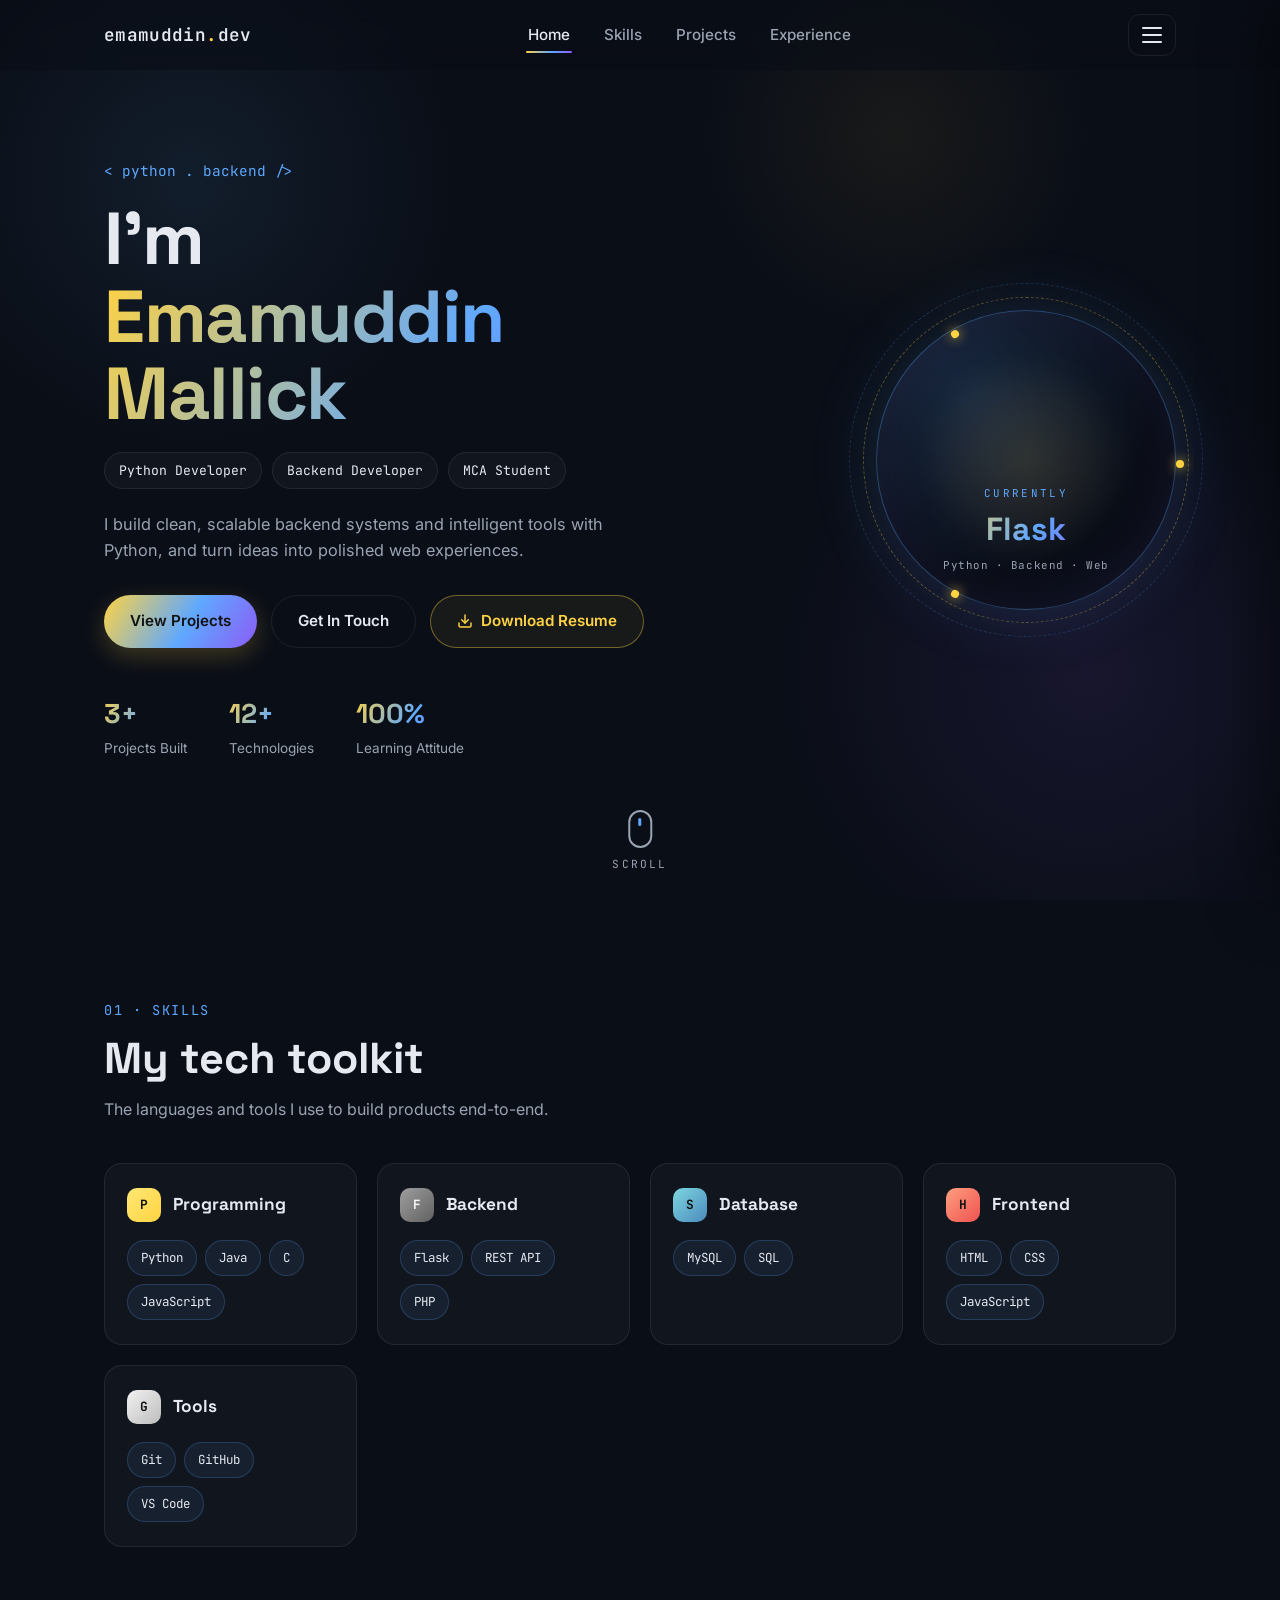
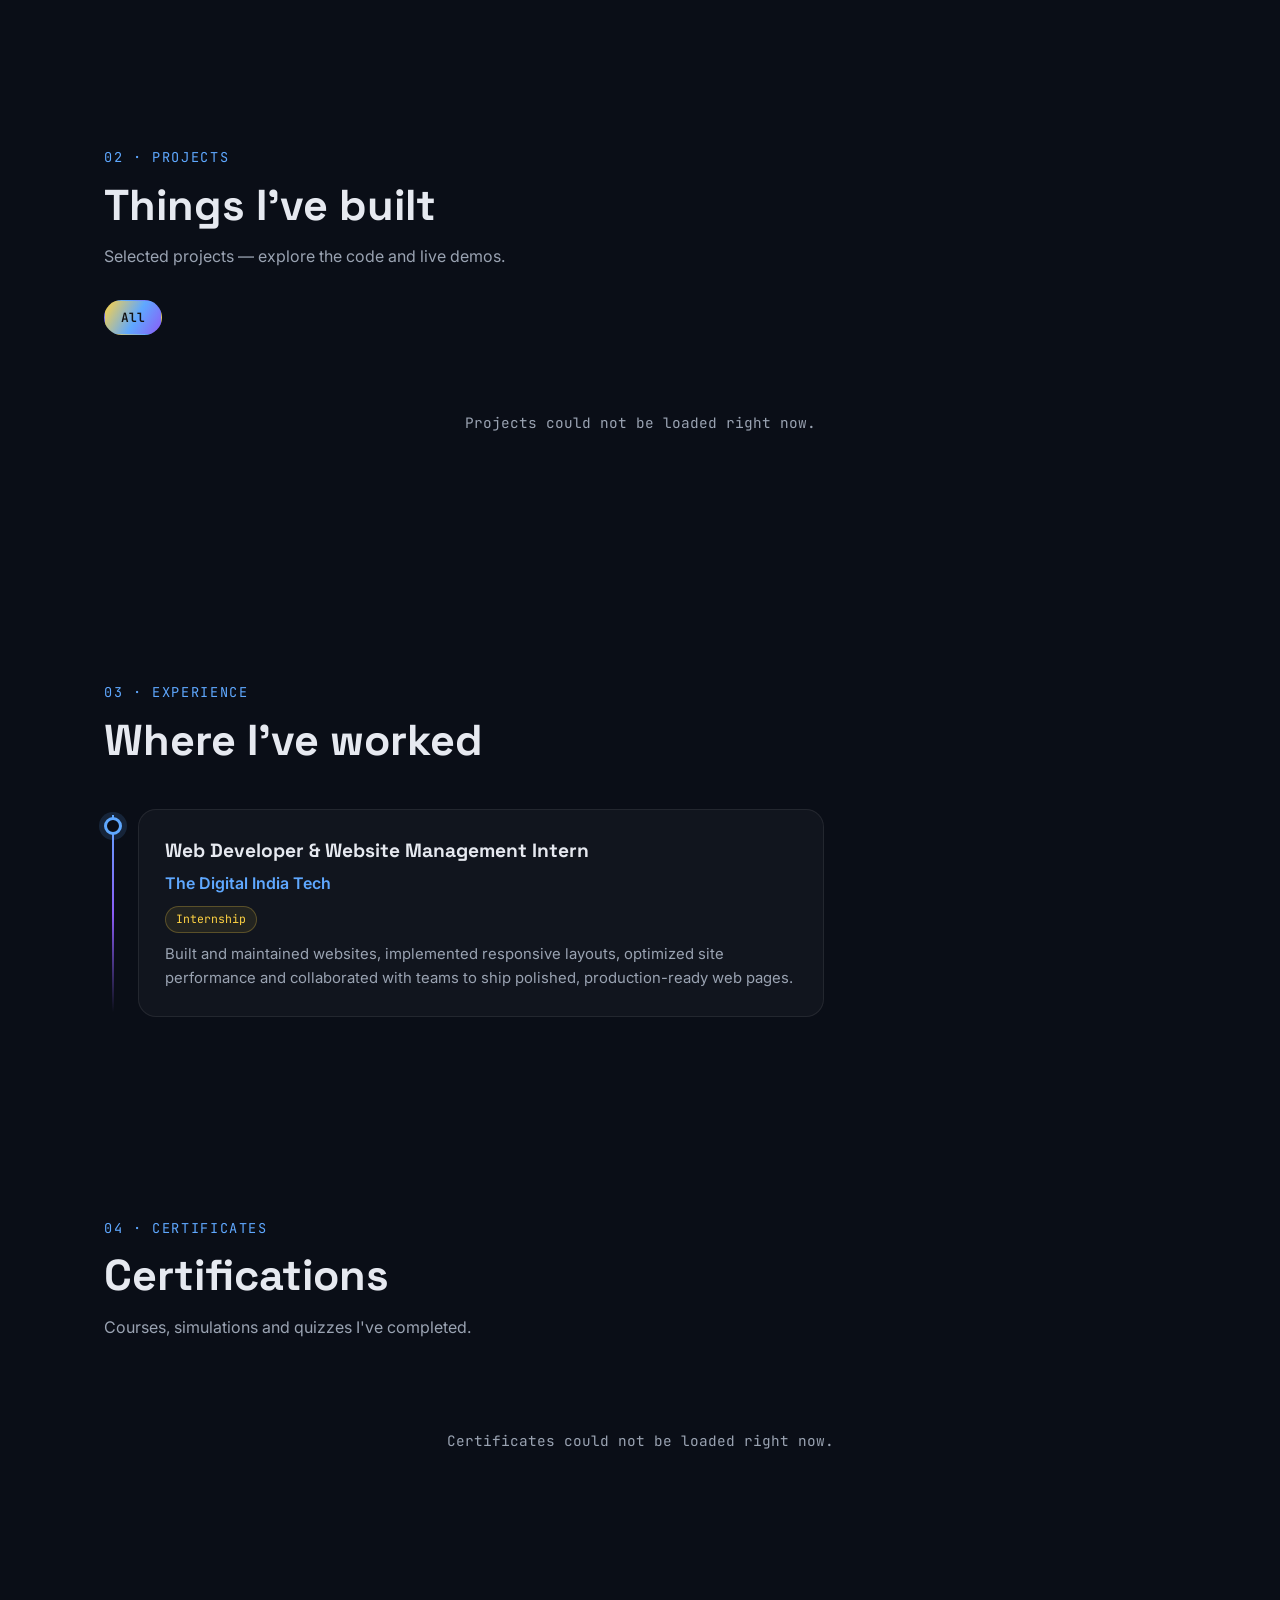
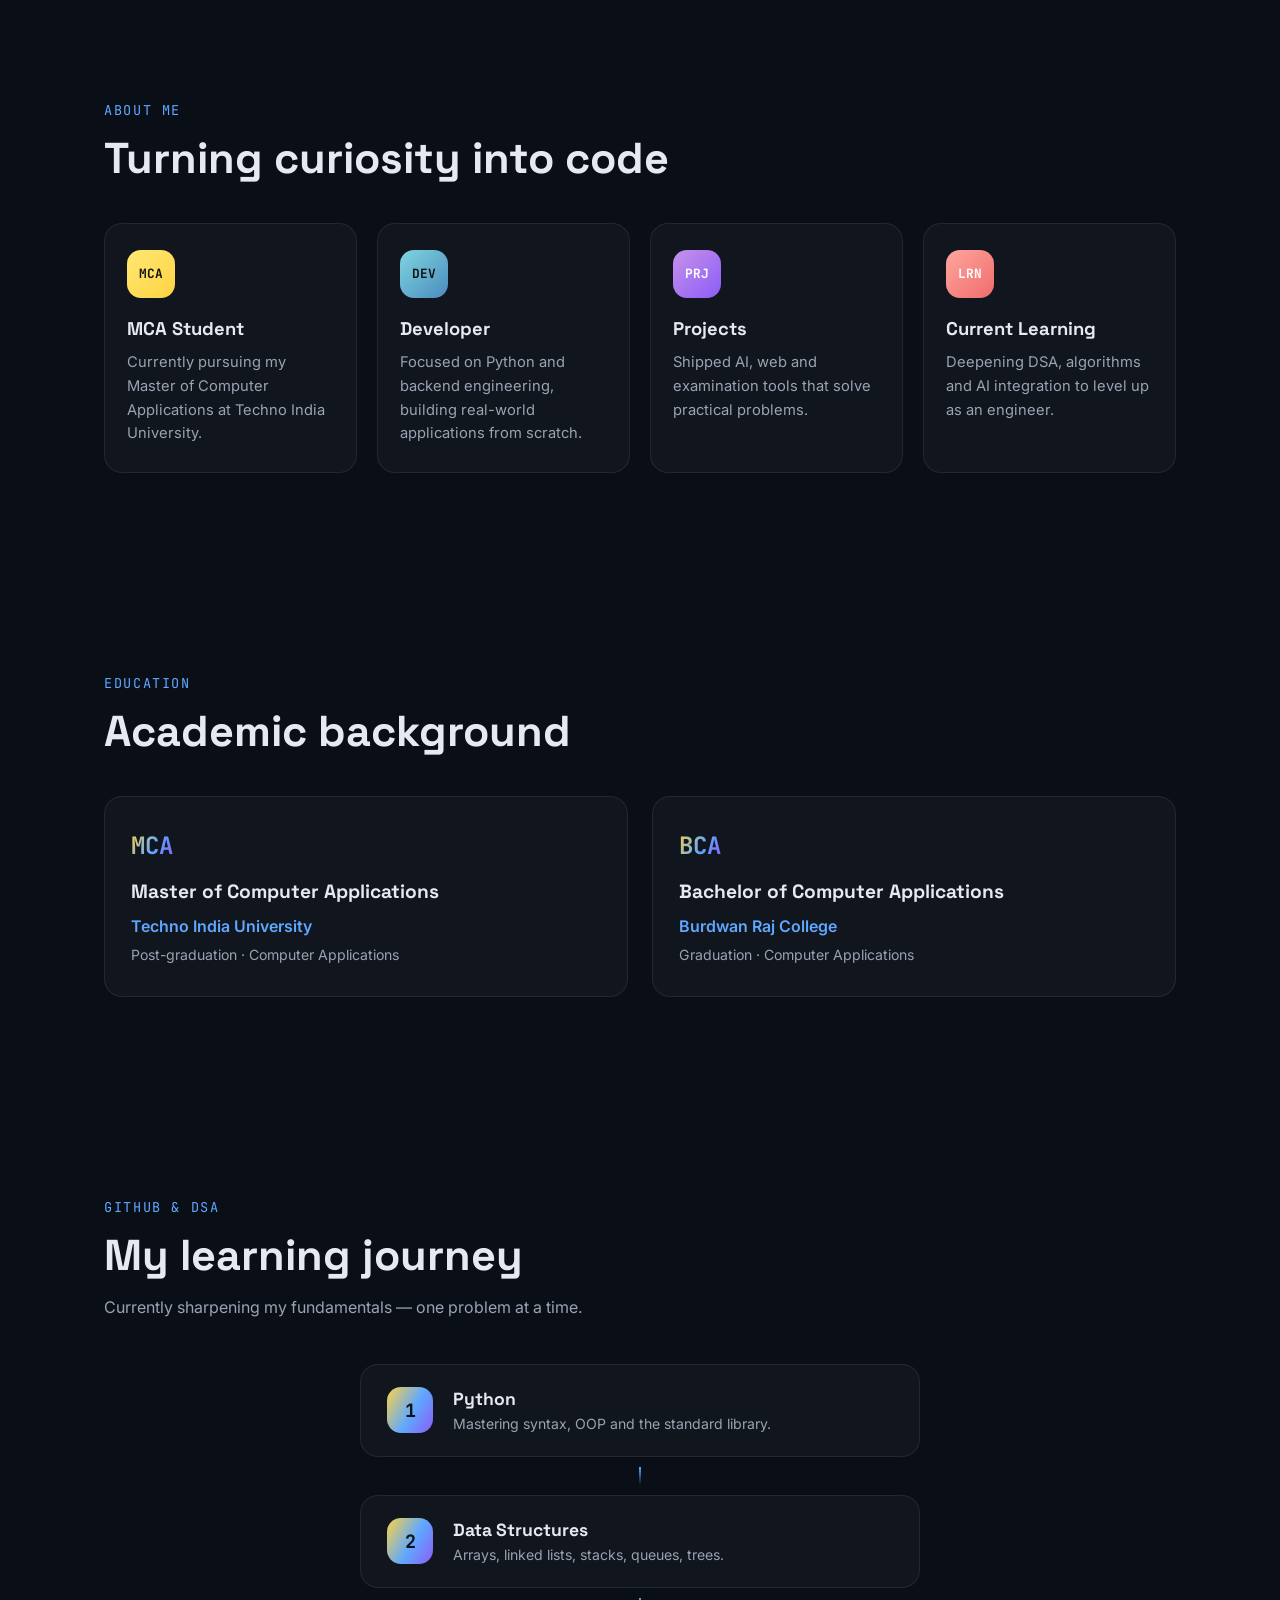
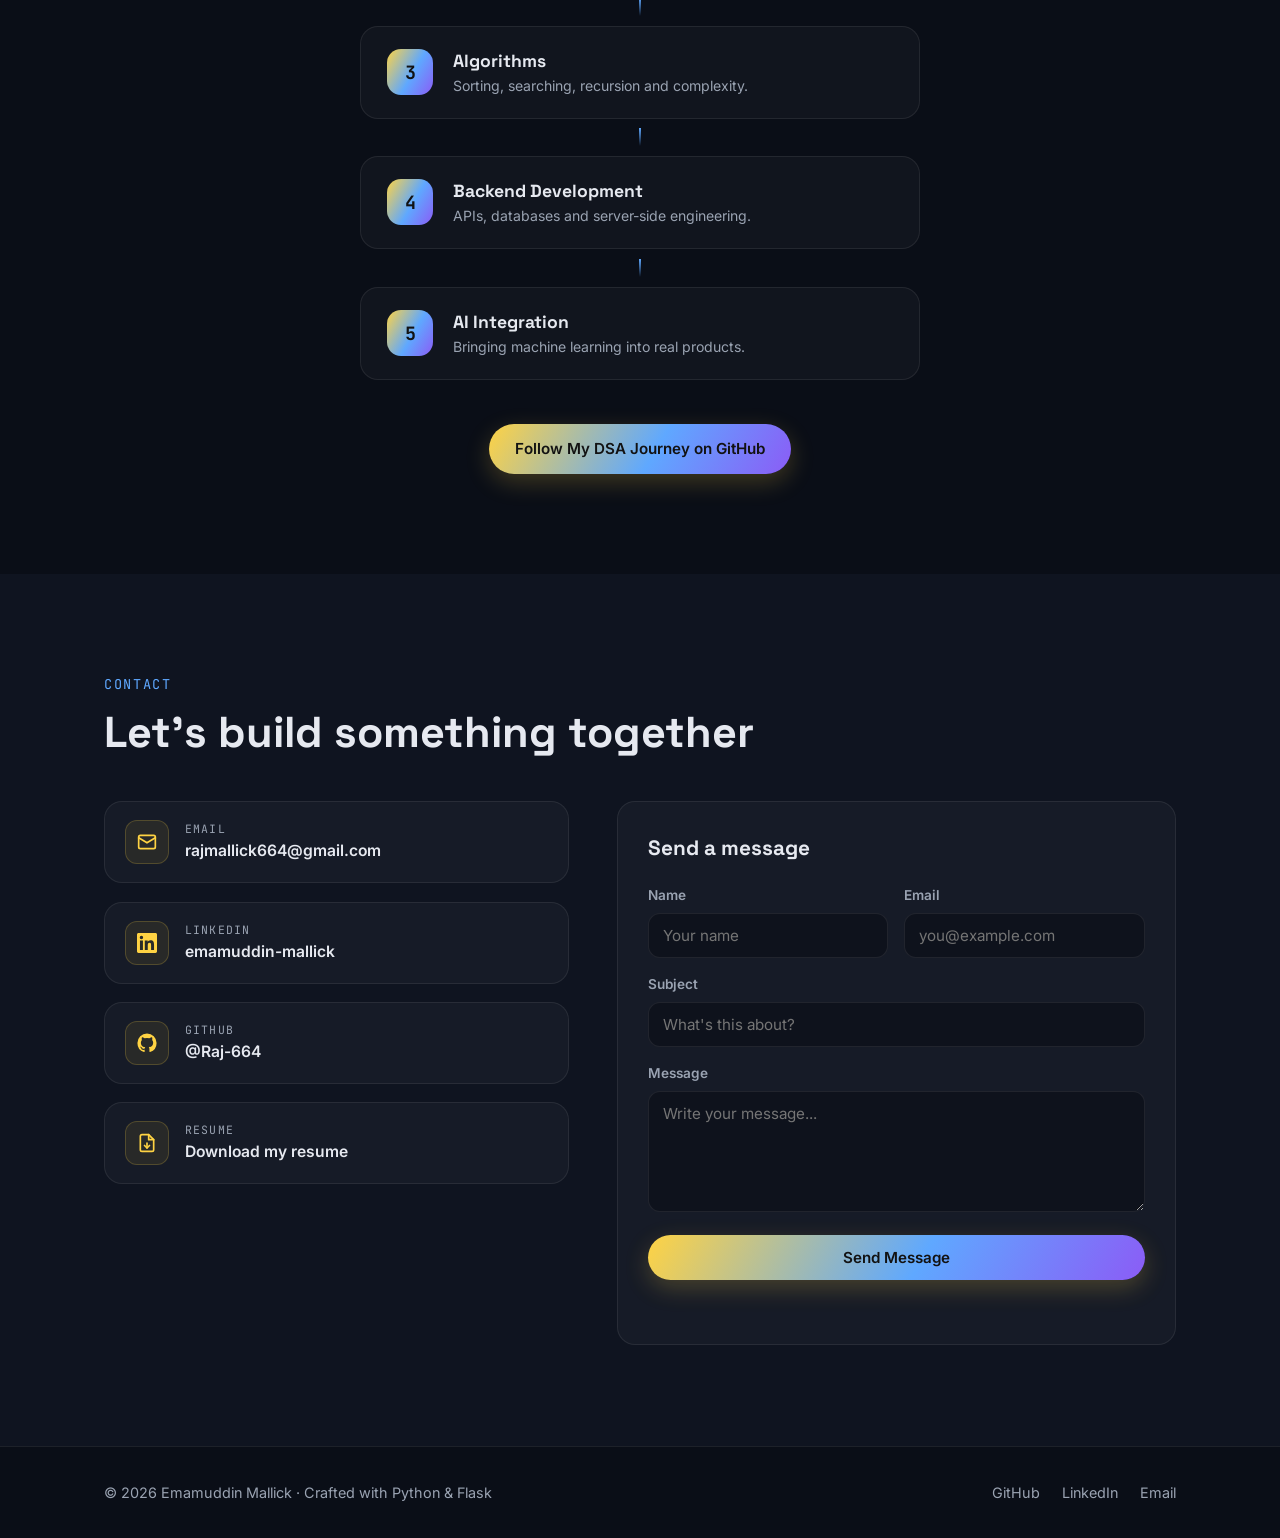
==== frontend/index.html @ 0bb25e79 "Initial commit - new portfolio" ====
<!DOCTYPE html>
<html lang="en">
<head>
  <meta charset="UTF-8" />
  <meta name="viewport" content="width=device-width, initial-scale=1.0" />
  <title>Emamuddin Mallick | Python Developer</title>
  <meta name="description" content="Portfolio of Emamuddin Mallick — Python Developer, Backend Developer and MCA Student. Explore projects, skills, experience and certifications." />

  <link rel="preconnect" href="https://fonts.googleapis.com" />
  <link rel="preconnect" href="https://fonts.gstatic.com" crossorigin />
  <link href="https://fonts.googleapis.com/css2?family=Inter:wght@400;500;600;700&family=Space+Grotesk:wght@400;500;600;700&family=JetBrains+Mono:wght@400;500&display=swap" rel="stylesheet" />

  <link rel="stylesheet" href="css/style.css" />
  <link rel="icon" type="image/svg+xml" href="data:image/svg+xml,%3Csvg xmlns='http://www.w3.org/2000/svg' viewBox='0 0 100 100'%3E%3Cdefs%3E%3ClinearGradient id='g' x1='0' y1='0' x2='1' y2='1'%3E%3Cstop offset='0' stop-color='%23ffd343'/%3E%3Cstop offset='1' stop-color='%234b8bbe'/%3E%3C/linearGradient%3E%3C/defs%3E%3Ccircle cx='50' cy='50' r='42' fill='url(%23g)'/%3E%3Ctext x='50' y='68' font-size='50' text-anchor='middle' font-family='monospace' font-weight='bold' fill='%23121212'%3EE%3C/text%3E%3C/svg%3E" />
</head>
<body>

  <!-- Side menu -->
  <div class="side-overlay" id="side-overlay" aria-hidden="true"></div>
  <aside class="side-menu" id="side-menu" aria-hidden="true">
    <div class="side-menu-head">
      <span class="side-menu-title">Menu</span>
      <button class="side-close" id="side-close" aria-label="Close menu">
        <svg viewBox="0 0 24 24" width="20" height="20" fill="none" stroke="currentColor" stroke-width="2" stroke-linecap="round"><path d="M18 6 6 18M6 6l12 12"/></svg>
      </button>
    </div>
    <nav class="side-menu-links" aria-label="Menu">
      <a href="#about"><span class="side-link-icon">01</span>About</a>
      <a href="#education"><span class="side-link-icon">02</span>Education</a>
      <a href="#learning"><span class="side-link-icon">03</span>Learning</a>
      <a href="#contact"><span class="side-link-icon">04</span>Contact</a>
      <a href="#certificates"><span class="side-link-icon">05</span>Certificates</a>
      <a href="http://127.0.0.1:5000/admin/login"><span class="side-link-icon">06</span>Admin Login</a>
      <a href="assets/resume.pdf" class="side-resume" download>
        <svg viewBox="0 0 24 24" width="18" height="18" fill="none" stroke="currentColor" stroke-width="2" stroke-linecap="round" stroke-linejoin="round"><path d="M21 15v4a2 2 0 0 1-2 2H5a2 2 0 0 1-2-2v-4"/><path d="m7 10 5 5 5-5"/><path d="M12 15V3"/></svg>
        Download Resume
      </a>
    </nav>
    <div class="side-menu-foot">
      <p>Let's connect</p>
      <div class="side-social">
        <a href="https://github.com/Raj-664" target="_blank" rel="noopener" aria-label="GitHub">GitHub</a>
        <a href="https://www.linkedin.com/in/emamuddin-mallick/" target="_blank" rel="noopener" aria-label="LinkedIn">LinkedIn</a>
        <a href="mailto:rajmallick664@gmail.com" aria-label="Email">Email</a>
      </div>
    </div>
  </aside>

  <!-- Navbar -->
  <header class="nav" id="navbar">
    <div class="nav-inner container">
      <a href="#hero" class="brand">emamuddin<span class="brand-dot">.</span>dev</a>
      <nav class="nav-links" id="nav-links" aria-label="Primary">
        <a href="#hero" class="active">Home</a>
        <a href="#skills">Skills</a>
        <a href="#projects">Projects</a>
        <a href="#experience">Experience</a>
      </nav>
      <button class="nav-toggle" id="nav-toggle" aria-label="Open menu" aria-expanded="false" aria-controls="side-menu">
        <span></span><span></span><span></span>
      </button>
    </div>
  </header>

  <main>
    <!-- HERO -->
    <section class="hero" id="hero">
      <div class="hero-inner container">
        <div class="hero-copy">
          <p class="hero-tag reveal-load d1">&lt; python . backend  /&gt;</p>
          <h1 class="hero-name">
            <span class="reveal-load d2">I'm</span>
            <span class="reveal-load d3 gradient-text">Emamuddin Mallick</span>
          </h1>
          <div class="hero-roles reveal-load d4">
            <span class="role-pill">Python Developer</span>
            <span class="role-pill">Backend Developer</span>
            <span class="role-pill">MCA Student</span>
          </div>
          <p class="hero-desc reveal-load d5">
            I build clean, scalable backend systems and intelligent tools with
            Python, and turn ideas into polished web experiences.
          </p>
          <div class="hero-actions reveal-load d6">
            <a href="#projects" class="btn btn-primary">View Projects</a>
            <a href="#contact" class="btn btn-ghost">Get In Touch</a>
            <a href="assets/resume.pdf" class="btn btn-resume" download>
              <svg viewBox="0 0 24 24" width="16" height="16" fill="none" stroke="currentColor" stroke-width="2.2" stroke-linecap="round" stroke-linejoin="round"><path d="M21 15v4a2 2 0 0 1-2 2H5a2 2 0 0 1-2-2v-4"/><path d="m7 10 5 5 5-5"/><path d="M12 15V3"/></svg>
              Download Resume
            </a>
          </div>
          <div class="hero-stats reveal-load d7">
            <div class="stat"><strong>3+</strong><span>Projects Built</span></div>
            <div class="stat"><strong>12+</strong><span>Technologies</span></div>
            <div class="stat"><strong>100%</strong><span>Learning Attitude</span></div>
          </div>
        </div>

        <!-- Rotating skill circle -->
        <div class="skill-circle-wrap reveal-load d5" aria-hidden="true">
          <div class="skill-circle">
            <div class="skill-ring ring-a"></div>
            <div class="skill-ring ring-b"></div>
            <div class="orbit-dots">
              <span class="dot"></span>
              <span class="dot"></span>
              <span class="dot"></span>
            </div>
            <div class="skill-center">
              <span class="skill-center-tag">currently</span>
              <strong class="skill-center-text" id="skillCenterText">Python</strong>
              <span class="skill-center-sub">Python · Backend · Web</span>
            </div>
            <div class="skill-glow"></div>
          </div>
        </div>
      </div>
      <a href="#skills" class="scroll-hint" aria-label="Scroll to skills">
        <span class="mouse"><span class="wheel"></span></span>
        <span class="scroll-text">scroll</span>
      </a>
    </section>

    <!-- SKILLS -->
    <section class="section" id="skills">
      <div class="container">
        <p class="section-label">01 · skills</p>
        <h2 class="section-title">My tech toolkit</h2>
        <p class="section-sub">The languages and tools I use to build products end-to-end.</p>
        <div class="skills-cats">
          <div class="skill-cat reveal">
            <h3 class="skill-cat-title"><span class="skill-cat-icon py">P</span>Programming</h3>
            <div class="skill-cat-chips">
              <span class="chip">Python</span>
              <span class="chip">Java</span>
              <span class="chip">C</span>
              <span class="chip">JavaScript</span>
            </div>
          </div>
          <div class="skill-cat reveal">
            <h3 class="skill-cat-title"><span class="skill-cat-icon fl">F</span>Backend</h3>
            <div class="skill-cat-chips">
              <span class="chip">Flask</span>
              <span class="chip">REST API</span>
              <span class="chip">PHP</span>
            </div>
          </div>
          <div class="skill-cat reveal">
            <h3 class="skill-cat-title"><span class="skill-cat-icon db">S</span>Database</h3>
            <div class="skill-cat-chips">
              <span class="chip">MySQL</span>
              <span class="chip">SQL</span>
            </div>
          </div>
          <div class="skill-cat reveal">
            <h3 class="skill-cat-title"><span class="skill-cat-icon fe">H</span>Frontend</h3>
            <div class="skill-cat-chips">
              <span class="chip">HTML</span>
              <span class="chip">CSS</span>
              <span class="chip">JavaScript</span>
            </div>
          </div>
          <div class="skill-cat reveal">
            <h3 class="skill-cat-title"><span class="skill-cat-icon tl">G</span>Tools</h3>
            <div class="skill-cat-chips">
              <span class="chip">Git</span>
              <span class="chip">GitHub</span>
              <span class="chip">VS Code</span>
            </div>
          </div>
        </div>
      </div>
    </section>

    <!-- PROJECTS -->
    <section class="section" id="projects">
      <div class="container">
        <p class="section-label">02 · projects</p>
        <h2 class="section-title">Things I've built</h2>
        <p class="section-sub">Selected projects — explore the code and live demos.</p>
        <div class="filter-bar" id="project-filters" role="tablist" aria-label="Project filters"></div>
        <div class="projects-grid" id="projects-grid"></div>
        <p class="empty-note" id="projects-empty" hidden>No projects added yet.</p>
      </div>
    </section>

    <!-- EXPERIENCE -->
    <section class="section" id="experience">
      <div class="container">
        <p class="section-label">03 · experience</p>
        <h2 class="section-title">Where I've worked</h2>
        <div class="timeline">
          <div class="timeline-item reveal">
            <div class="timeline-dot"></div>
            <div class="timeline-body">
              <div class="timeline-head">
                <h3>Web Developer &amp; Website Management Intern</h3>
                <span class="timeline-org">The Digital India Tech</span>
                <span class="timeline-date">Internship</span>
              </div>
              <p>
                Built and maintained websites, implemented responsive layouts,
                optimized site performance and collaborated with teams to ship
                polished, production-ready web pages.
              </p>
            </div>
          </div>
        </div>
      </div>
    </section>

    <!-- CERTIFICATES -->
    <section class="section" id="certificates">
      <div class="container">
        <p class="section-label">04 · certificates</p>
        <h2 class="section-title">Certifications</h2>
        <p class="section-sub">Courses, simulations and quizzes I've completed.</p>
        <div class="cert-grid" id="cert-grid"></div>
        <p class="empty-note" id="cert-empty" hidden>No certificates added yet.</p>
      </div>
    </section>

    <!-- ABOUT -->
    <section class="section" id="about">
      <div class="container">
        <p class="section-label">about me</p>
        <h2 class="section-title">Turning curiosity into code</h2>
        <div class="about-grid">
          <div class="about-card reveal">
            <span class="card-tile tile-mca">MCA</span>
            <h3>MCA Student</h3>
            <p>Currently pursuing my Master of Computer Applications at Techno India University.</p>
          </div>
          <div class="about-card reveal">
            <span class="card-tile tile-dev">DEV</span>
            <h3>Developer</h3>
            <p>Focused on Python and backend engineering, building real-world applications from scratch.</p>
          </div>
          <div class="about-card reveal">
            <span class="card-tile tile-pro">PRJ</span>
            <h3>Projects</h3>
            <p>Shipped AI, web and examination tools that solve practical problems.</p>
          </div>
          <div class="about-card reveal">
            <span class="card-tile tile-lrn">LRN</span>
            <h3>Current Learning</h3>
            <p>Deepening DSA, algorithms and AI integration to level up as an engineer.</p>
          </div>
        </div>
      </div>
    </section>

    <!-- EDUCATION -->
    <section class="section" id="education">
      <div class="container">
        <p class="section-label">education</p>
        <h2 class="section-title">Academic background</h2>
        <div class="edu-grid">
          <div class="edu-card reveal">
            <span class="edu-degree">MCA</span>
            <h3>Master of Computer Applications</h3>
            <p class="edu-school">Techno India University</p>
            <p class="edu-note">Post-graduation · Computer Applications</p>
          </div>
          <div class="edu-card reveal">
            <span class="edu-degree">BCA</span>
            <h3>Bachelor of Computer Applications</h3>
            <p class="edu-school">Burdwan Raj College</p>
            <p class="edu-note">Graduation · Computer Applications</p>
          </div>
        </div>
      </div>
    </section>

    <!-- LEARNING -->
    <section class="section" id="learning">
      <div class="container">
        <p class="section-label">github &amp; dsa</p>
        <h2 class="section-title">My learning journey</h2>
        <p class="section-sub">Currently sharpening my fundamentals — one problem at a time.</p>
        <div class="path">
          <div class="path-step reveal" data-step="1">
            <span class="path-num">1</span>
            <div>
              <h3>Python</h3>
              <p>Mastering syntax, OOP and the standard library.</p>
            </div>
          </div>
          <div class="path-arrow reveal" aria-hidden="true"></div>
          <div class="path-step reveal" data-step="2">
            <span class="path-num">2</span>
            <div>
              <h3>Data Structures</h3>
              <p>Arrays, linked lists, stacks, queues, trees.</p>
            </div>
          </div>
          <div class="path-arrow reveal" aria-hidden="true"></div>
          <div class="path-step reveal" data-step="3">
            <span class="path-num">3</span>
            <div>
              <h3>Algorithms</h3>
              <p>Sorting, searching, recursion and complexity.</p>
            </div>
          </div>
          <div class="path-arrow reveal" aria-hidden="true"></div>
          <div class="path-step reveal" data-step="4">
            <span class="path-num">4</span>
            <div>
              <h3>Backend Development</h3>
              <p>APIs, databases and server-side engineering.</p>
            </div>
          </div>
          <div class="path-arrow reveal" aria-hidden="true"></div>
          <div class="path-step reveal" data-step="5">
            <span class="path-num">5</span>
            <div>
              <h3>AI Integration</h3>
              <p>Bringing machine learning into real products.</p>
            </div>
          </div>
        </div>
        <div class="github-cta reveal">
          <a href="https://github.com/Raj-664" target="_blank" rel="noopener" class="btn btn-primary">Follow My DSA Journey on GitHub</a>
        </div>
      </div>
    </section>

    <!-- CONTACT -->
    <section class="section contact" id="contact">
      <div class="container">
        <p class="section-label">contact</p>
        <h2 class="section-title">Let's build something together</h2>
        <div class="contact-grid">
          <div class="contact-info">
            <a class="contact-link reveal" href="mailto:rajmallick664@gmail.com">
              <span class="contact-icon">
                <svg viewBox="0 0 24 24" width="20" height="20" fill="none" stroke="currentColor" stroke-width="2" stroke-linecap="round" stroke-linejoin="round"><rect x="2" y="4" width="20" height="16" rx="2"/><path d="m22 7-10 6L2 7"/></svg>
              </span>
              <div>
                <span class="contact-label">Email</span>
                <span class="contact-value">rajmallick664@gmail.com</span>
              </div>
            </a>
            <a class="contact-link reveal" href="https://www.linkedin.com/in/emamuddin-mallick/" target="_blank" rel="noopener">
              <span class="contact-icon">
                <svg viewBox="0 0 24 24" width="20" height="20" fill="currentColor"><path d="M20.45 20.45h-3.55v-5.57c0-1.33-.03-3.04-1.85-3.04-1.86 0-2.14 1.45-2.14 2.94v5.67H9.35V9h3.41v1.56h.05c.47-.9 1.63-1.85 3.36-1.85 3.6 0 4.27 2.37 4.27 5.45v6.29zM5.34 7.43a2.06 2.06 0 1 1 0-4.12 2.06 2.06 0 0 1 0 4.12zM7.12 20.45H3.56V9h3.56v11.45zM22.22 0H1.77C.79 0 0 .77 0 1.73v20.54C0 23.23.79 24 1.77 24h20.45c.98 0 1.78-.77 1.78-1.73V1.73C24 .77 23.2 0 22.22 0z"/></svg>
              </span>
              <div>
                <span class="contact-label">LinkedIn</span>
                <span class="contact-value">emamuddin-mallick</span>
              </div>
            </a>
            <a class="contact-link reveal" href="https://github.com/Raj-664" target="_blank" rel="noopener">
              <span class="contact-icon">
                <svg viewBox="0 0 24 24" width="20" height="20" fill="currentColor"><path d="M12 .5A11.5 11.5 0 0 0 .5 12a11.5 11.5 0 0 0 7.86 10.92c.58.11.79-.25.79-.56v-2.17c-3.2.7-3.87-1.36-3.87-1.36-.52-1.34-1.28-1.69-1.28-1.69-1.04-.72.08-.7.08-.7 1.15.08 1.76 1.19 1.76 1.19 1.03 1.75 2.69 1.25 3.34.95.1-.74.4-1.25.72-1.54-2.55-.29-5.23-1.28-5.23-5.68 0-1.26.45-2.28 1.19-3.09-.12-.29-.52-1.46.11-3.05 0 0 .97-.31 3.17 1.18a11 11 0 0 1 5.77 0c2.2-1.49 3.17-1.18 3.17-1.18.63 1.59.23 2.76.11 3.05.74.81 1.19 1.83 1.19 3.09 0 4.41-2.69 5.38-5.25 5.67.41.35.77 1.05.77 2.12v3.14c0 .31.21.68.8.56A11.5 11.5 0 0 0 23.5 12 11.5 11.5 0 0 0 12 .5z"/></svg>
              </span>
              <div>
                <span class="contact-label">GitHub</span>
                <span class="contact-value">@Raj-664</span>
              </div>
            </a>
            <a class="contact-link reveal" href="assets/resume.pdf" download>
              <span class="contact-icon">
                <svg viewBox="0 0 24 24" width="20" height="20" fill="none" stroke="currentColor" stroke-width="2" stroke-linecap="round" stroke-linejoin="round"><path d="M14 2H6a2 2 0 0 0-2 2v16a2 2 0 0 0 2 2h12a2 2 0 0 0 2-2V8z"/><path d="M14 2v6h6"/><path d="M12 18v-6"/><path d="m9 15 3 3 3-3"/></svg>
              </span>
              <div>
                <span class="contact-label">Resume</span>
                <span class="contact-value">Download my resume</span>
              </div>
            </a>
          </div>

          <form class="contact-form reveal" id="contact-form" novalidate>
            <h3>Send a message</h3>
            <div class="form-row">
              <div class="form-group">
                <label for="name">Name</label>
                <input type="text" id="name" name="name" placeholder="Your name" required />
              </div>
              <div class="form-group">
                <label for="email">Email</label>
                <input type="email" id="email" name="email" placeholder="you@example.com" required />
              </div>
            </div>
            <div class="form-group">
              <label for="subject">Subject</label>
              <input type="text" id="subject" name="subject" placeholder="What's this about?" required />
            </div>
            <div class="form-group">
              <label for="message">Message</label>
              <textarea id="message" name="message" rows="5" placeholder="Write your message..." required></textarea>
            </div>
            <button type="submit" class="btn btn-primary btn-block" id="submit-btn">
              Send Message
            </button>
            <p class="form-status" id="form-status" role="status" aria-live="polite"></p>
          </form>
        </div>
      </div>
    </section>
  </main>

  <footer class="footer">
    <div class="container footer-inner">
      <p>© <span id="year"></span> Emamuddin Mallick · Crafted with Python &amp; Flask</p>
      <div class="footer-links">
        <a href="https://github.com/Raj-664" target="_blank" rel="noopener">GitHub</a>
        <a href="https://www.linkedin.com/in/emamuddin-mallick/" target="_blank" rel="noopener">LinkedIn</a>
        <a href="mailto:rajmallick664@gmail.com">Email</a>
      </div>
    </div>
  </footer>

  <!-- Project details modal -->
  <div class="modal-overlay" id="project-modal" aria-hidden="true">
    <div class="modal" role="dialog" aria-modal="true" aria-labelledby="modal-title">
      <button class="modal-close" id="modal-close" aria-label="Close details">
        <svg viewBox="0 0 24 24" width="20" height="20" fill="none" stroke="currentColor" stroke-width="2" stroke-linecap="round"><path d="M18 6 6 18M6 6l12 12"/></svg>
      </button>
      <div id="modal-content"></div>
    </div>
  </div>

  <script src="js/main.js"></script>
</body>
</html>
---- frontend/css/style.css ----
/* ============================================================
   Emamuddin Mallick — Portfolio
   Design: dark theme, glassy cards, yellow/blue/purple gradients
   ============================================================ */

:root {
  --bg: #0a0e17;
  --bg-soft: #0f1420;
  --bg-card: rgba(255, 255, 255, 0.03);
  --border: rgba(255, 255, 255, 0.08);
  --text: #e6e9f0;
  --text-muted: #9aa3b2;
  --py-blue: #4b8bbe;
  --py-yellow: #ffd343;
  --accent: #5fa8ff;
  --accent-2: #8b5cf6;
  --grad: linear-gradient(120deg, var(--py-yellow), var(--accent) 55%, var(--accent-2));
  --radius: 18px;
  --font-head: 'Space Grotesk', 'Inter', sans-serif;
  --font-body: 'Inter', system-ui, sans-serif;
  --font-mono: 'JetBrains Mono', monospace;
  --nav-h: 70px;
  --max-w: 1120px;
}

* { margin: 0; padding: 0; box-sizing: border-box; }

html {
  scroll-behavior: smooth;
  scroll-padding-top: calc(var(--nav-h) + 10px);
}

body {
  font-family: var(--font-body);
  background: var(--bg);
  color: var(--text);
  line-height: 1.6;
  overflow-x: hidden;
}

::selection { background: var(--py-yellow); color: #121212; }

img { max-width: 100%; display: block; }

/* ---------- Scrollbar ---------- */
::-webkit-scrollbar { width: 10px; }
::-webkit-scrollbar-track { background: var(--bg); }
::-webkit-scrollbar-thumb { background: #2a3142; border-radius: 10px; }
::-webkit-scrollbar-thumb:hover { background: var(--py-blue); }

/* ---------- Container & utilities ---------- */
.container {
  width: 100%;
  max-width: var(--max-w);
  margin: 0 auto;
  padding: 0 24px;
}

.gradient-text {
  background: var(--grad);
  -webkit-background-clip: text;
  background-clip: text;
  -webkit-text-fill-color: transparent;
  color: transparent;
}

.section { padding: 100px 0; position: relative; }

.section-label {
  font-family: var(--font-mono);
  color: var(--accent);
  font-size: 0.85rem;
  letter-spacing: 0.12em;
  text-transform: uppercase;
  margin-bottom: 12px;
}

.section-title {
  font-family: var(--font-head);
  font-size: clamp(1.9rem, 4vw, 2.7rem);
  line-height: 1.15;
  margin-bottom: 14px;
}

.section-sub {
  color: var(--text-muted);
  max-width: 560px;
  margin-bottom: 8px;
}

.empty-note {
  color: var(--text-muted);
  text-align: center;
  padding: 48px 0;
  font-family: var(--font-mono);
  font-size: 0.9rem;
}

/* ---------- Reveal animations (scroll) ---------- */
.reveal {
  opacity: 0;
  transform: translateY(30px);
  transition: opacity 0.7s cubic-bezier(0.22, 1, 0.36, 1),
              transform 0.7s cubic-bezier(0.22, 1, 0.36, 1);
  will-change: opacity, transform;
}

.reveal.visible {
  opacity: 1;
  transform: translateY(0);
}

/* ---------- Load reveal (hero) ---------- */
.reveal-load {
  opacity: 0;
  transform: translateY(24px);
  animation: fadeUp 0.9s cubic-bezier(0.22, 1, 0.36, 1) forwards;
}

.d1 { animation-delay: 0.1s; }
.d2 { animation-delay: 0.25s; }
.d3 { animation-delay: 0.4s; }
.d4 { animation-delay: 0.55s; }
.d5 { animation-delay: 0.7s; }
.d6 { animation-delay: 0.85s; }
.d7 { animation-delay: 1s; }

@keyframes fadeUp {
  to { opacity: 1; transform: translateY(0); }
}

@keyframes spin {
  from { transform: rotate(0deg); }
  to   { transform: rotate(360deg); }
}

@keyframes spinRev {
  from { transform: rotate(360deg); }
  to   { transform: rotate(0deg); }
}

@media (prefers-reduced-motion: reduce) {
  html { scroll-behavior: auto; }
  *, *::before, *::after {
    animation-duration: 0.001s !important;
    animation-iteration-count: 1 !important;
    transition-duration: 0.001s !important;
  }
  .reveal, .reveal-load { opacity: 1; transform: none; }
}

/* ============================================================
   NAVIGATION
   ============================================================ */
.nav {
  position: fixed;
  inset: 0 0 auto 0;
  height: var(--nav-h);
  z-index: 100;
  backdrop-filter: blur(12px);
  -webkit-backdrop-filter: blur(12px);
  background: rgba(10, 14, 23, 0.55);
  border-bottom: 1px solid transparent;
  transition: background 0.3s, border-color 0.3s, box-shadow 0.3s;
}

.nav.scrolled {
  background: rgba(10, 14, 23, 0.88);
  border-color: var(--border);
  box-shadow: 0 8px 30px rgba(0, 0, 0, 0.35);
}

.nav-inner {
  height: var(--nav-h);
  display: flex;
  align-items: center;
  justify-content: space-between;
}

.brand {
  font-family: var(--font-mono);
  font-weight: 600;
  font-size: 1.1rem;
  color: var(--text);
  text-decoration: none;
  letter-spacing: 0.02em;
}

.brand-dot { color: var(--py-yellow); }

.nav-links {
  display: flex;
  align-items: center;
  gap: 30px;
  list-style: none;
}

.nav-links a {
  color: var(--text-muted);
  text-decoration: none;
  font-size: 0.95rem;
  font-weight: 500;
  position: relative;
  padding: 6px 2px;
  transition: color 0.25s;
}

.nav-links a::after {
  content: '';
  position: absolute;
  left: 0;
  bottom: 0;
  width: 0;
  height: 2px;
  background: var(--grad);
  border-radius: 2px;
  transition: width 0.3s ease;
}

.nav-links a:hover,
.nav-links a.active { color: var(--text); }

.nav-links a:hover::after,
.nav-links a.active::after { width: 100%; }

.nav-toggle {
  display: flex;
  flex-direction: column;
  justify-content: center;
  gap: 5px;
  background: none;
  border: 1px solid var(--border);
  border-radius: 12px;
  cursor: pointer;
  padding: 12px 13px;
  transition: border-color 0.25s, background 0.25s;
}

.nav-toggle:hover { border-color: rgba(255, 211, 67, 0.45); }

.nav-toggle span {
  display: block;
  width: 20px;
  height: 2px;
  background: var(--text);
  border-radius: 2px;
  transition: transform 0.3s, opacity 0.3s;
}

.nav-toggle.open span:nth-child(1) { transform: translateY(7px) rotate(45deg); }
.nav-toggle.open span:nth-child(2) { opacity: 0; }
.nav-toggle.open span:nth-child(3) { transform: translateY(-7px) rotate(-45deg); }

/* ============================================================
   SIDE MENU (hamburger panel)
   ============================================================ */
.side-overlay {
  position: fixed;
  inset: 0;
  background: rgba(4, 6, 12, 0.6);
  backdrop-filter: blur(4px);
  -webkit-backdrop-filter: blur(4px);
  z-index: 200;
  opacity: 0;
  visibility: hidden;
  transition: opacity 0.35s ease, visibility 0.35s;
}

.side-overlay.open { opacity: 1; visibility: visible; }

.side-menu {
  position: fixed;
  top: 0;
  right: 0;
  bottom: 0;
  width: min(340px, 88vw);
  background: linear-gradient(160deg, #0f1420, #0a0e17);
  border-left: 1px solid var(--border);
  z-index: 210;
  display: flex;
  flex-direction: column;
  padding: 26px 28px 30px;
  transform: translateX(105%);
  transition: transform 0.45s cubic-bezier(0.22, 1, 0.36, 1);
  overflow-y: auto;
  box-shadow: -30px 0 60px rgba(0, 0, 0, 0.45);
}

.side-menu.open { transform: translateX(0); }

.side-menu-head {
  display: flex;
  align-items: center;
  justify-content: space-between;
  padding-bottom: 20px;
  border-bottom: 1px solid var(--border);
  margin-bottom: 24px;
}

.side-menu-title {
  font-family: var(--font-head);
  font-size: 1.2rem;
  font-weight: 600;
}

.side-close {
  background: none;
  border: 1px solid var(--border);
  border-radius: 10px;
  color: var(--text-muted);
  cursor: pointer;
  padding: 8px;
  display: grid;
  place-items: center;
  transition: color 0.25s, border-color 0.25s;
}

.side-close:hover { color: var(--text); border-color: var(--py-yellow); }

.side-menu-links {
  display: flex;
  flex-direction: column;
  gap: 6px;
  flex: 1;
}

.side-menu-links a {
  display: flex;
  align-items: center;
  gap: 14px;
  text-decoration: none;
  color: var(--text-muted);
  font-size: 1.02rem;
  font-weight: 500;
  padding: 13px 14px;
  border-radius: 12px;
  transition: background 0.25s, color 0.25s, transform 0.25s;
}

.side-menu-links a:hover {
  background: rgba(255, 255, 255, 0.04);
  color: var(--text);
  transform: translateX(4px);
}

.side-menu-links .side-link-icon {
  font-family: var(--font-mono);
  font-size: 0.72rem;
  color: var(--accent);
  width: 26px;
}

.side-menu-links .side-resume {
  margin-top: 10px;
  border: 1px solid rgba(255, 211, 67, 0.35);
  color: var(--py-yellow);
  background: rgba(255, 211, 67, 0.06);
}

.side-menu-links .side-resume:hover {
  background: var(--py-yellow);
  color: #121212;
}

.side-menu-foot { padding-top: 22px; border-top: 1px solid var(--border); }

.side-menu-foot p {
  font-family: var(--font-mono);
  font-size: 0.72rem;
  text-transform: uppercase;
  letter-spacing: 0.14em;
  color: var(--text-muted);
  margin-bottom: 12px;
}

.side-social { display: flex; gap: 18px; }

.side-social a {
  color: var(--text-muted);
  text-decoration: none;
  font-size: 0.9rem;
  transition: color 0.25s;
}

.side-social a:hover { color: var(--accent); }

/* ============================================================
   HERO
   ============================================================ */
.hero {
  min-height: 100vh;
  display: flex;
  align-items: center;
  position: relative;
  overflow: hidden;
  padding: calc(var(--nav-h) + 40px) 0 90px;
}

.hero::before {
  content: '';
  position: absolute;
  inset: 0;
  background:
    radial-gradient(600px circle at 15% 20%, rgba(75, 139, 190, 0.12), transparent 45%),
    radial-gradient(700px circle at 85% 75%, rgba(139, 92, 246, 0.1), transparent 45%),
    radial-gradient(400px circle at 70% 15%, rgba(255, 211, 67, 0.06), transparent 50%);
  pointer-events: none;
}

.hero-inner {
  position: relative;
  z-index: 2;
  display: flex;
  align-items: center;
  justify-content: space-between;
  gap: 48px;
  width: 100%;
}

.hero-copy { flex: 1 1 55%; max-width: 640px; }

.hero-tag {
  font-family: var(--font-mono);
  color: var(--accent);
  font-size: 0.9rem;
  margin-bottom: 18px;
}

.hero-name {
  font-family: var(--font-head);
  font-size: clamp(2.6rem, 6.5vw, 4.6rem);
  line-height: 1.05;
  letter-spacing: -0.02em;
  font-weight: 700;
}

.hero-name .reveal-load { display: block; }

.hero-roles {
  display: flex;
  flex-wrap: wrap;
  gap: 10px;
  margin-top: 20px;
}

.role-pill {
  font-family: var(--font-mono);
  font-size: 0.82rem;
  color: var(--text);
  border: 1px solid var(--border);
  background: var(--bg-card);
  padding: 7px 14px;
  border-radius: 999px;
  transition: border-color 0.25s, color 0.25s;
}

.role-pill:hover {
  border-color: rgba(255, 211, 67, 0.5);
  color: var(--py-yellow);
}

.hero-desc {
  margin-top: 22px;
  color: var(--text-muted);
  max-width: 540px;
  font-size: 1.02rem;
}

.hero-actions {
  display: flex;
  flex-wrap: wrap;
  gap: 14px;
  margin-top: 32px;
}

.hero-stats {
  display: flex;
  gap: 42px;
  margin-top: 44px;
  flex-wrap: wrap;
}

.stat strong {
  display: block;
  font-family: var(--font-head);
  font-size: 1.7rem;
  background: var(--grad);
  -webkit-background-clip: text;
  background-clip: text;
  -webkit-text-fill-color: transparent;
}

.stat span {
  color: var(--text-muted);
  font-size: 0.85rem;
}

/* ---- Buttons ---- */
.btn {
  display: inline-flex;
  align-items: center;
  justify-content: center;
  gap: 8px;
  padding: 13px 26px;
  border-radius: 999px;
  font-weight: 600;
  font-size: 0.95rem;
  text-decoration: none;
  cursor: pointer;
  border: none;
  transition: transform 0.25s ease, box-shadow 0.25s ease, background 0.25s, color 0.25s, border-color 0.25s;
  font-family: var(--font-body);
}

.btn-primary {
  background: var(--grad);
  color: #121212;
  box-shadow: 0 8px 24px rgba(255, 211, 67, 0.22);
}

.btn-primary:hover {
  transform: translateY(-3px);
  box-shadow: 0 14px 34px rgba(95, 168, 255, 0.35);
}

.btn-ghost {
  border: 1px solid var(--border);
  color: var(--text);
  background: transparent;
}

.btn-ghost:hover {
  border-color: var(--accent);
  color: var(--accent);
  transform: translateY(-3px);
}

.btn-resume {
  border: 1px solid rgba(255, 211, 67, 0.4);
  color: var(--py-yellow);
  background: rgba(255, 211, 67, 0.06);
}

.btn-resume:hover {
  background: var(--py-yellow);
  color: #121212;
  transform: translateY(-3px);
}

.btn-outline {
  border: 1px solid var(--border);
  color: var(--text);
  background: transparent;
}

.btn-outline:hover {
  border-color: var(--accent);
  color: var(--accent);
}

.btn-sm { padding: 9px 16px; font-size: 0.85rem; }

.btn-block { width: 100%; }

.btn:disabled { opacity: 0.6; cursor: not-allowed; }

/* ============================================================
   SKILL CIRCLE (hero right side)
   ============================================================ */
.skill-circle-wrap {
  position: sticky;
  top: calc(var(--nav-h) + 12vh);
  flex: 0 0 300px;
  width: 300px;
  height: 300px;
  align-self: center;
}

.skill-circle {
  position: relative;
  width: 100%;
  height: 100%;
  border-radius: 50%;
  background: radial-gradient(circle at 32% 28%, rgba(95, 168, 255, 0.18), rgba(10, 14, 23, 0.92) 62%);
  border: 1px solid rgba(95, 168, 255, 0.35);
  box-shadow: 0 0 70px rgba(95, 168, 255, 0.16), inset 0 0 50px rgba(139, 92, 246, 0.08);
  display: grid;
  place-items: center;
  z-index: 1;
}

.skill-circle::before {
  content: '';
  position: absolute;
  inset: -14px;
  border-radius: 50%;
  border: 1px dashed rgba(255, 211, 67, 0.35);
  animation: spin 36s linear infinite;
}

.skill-circle::after {
  content: '';
  position: absolute;
  inset: -28px;
  border-radius: 50%;
  border: 1px dashed rgba(95, 168, 255, 0.2);
  animation: spinRev 56s linear infinite;
}

.orbit-dots {
  position: absolute;
  inset: 0;
  animation: spin 22s linear infinite;
}

.orbit-dots .dot {
  position: absolute;
  top: 50%;
  left: 50%;
  width: 8px;
  height: 8px;
  border-radius: 50%;
  background: var(--py-yellow);
  box-shadow: 0 0 12px var(--py-yellow);
}

.orbit-dots .dot:nth-child(1) { transform: rotate(120deg) translateX(150px); }
.orbit-dots .dot:nth-child(2) { transform: rotate(240deg) translateX(150px); }
.orbit-dots .dot:nth-child(3) { transform: rotate(0deg) translateX(150px); }

.skill-glow {
  position: absolute;
  inset: 12%;
  border-radius: 50%;
  background: radial-gradient(circle, rgba(255, 211, 67, 0.12), transparent 65%);
  filter: blur(6px);
  z-index: -1;
}

.skill-center {
  text-align: center;
  padding: 0 20px;
  z-index: 2;
}

.skill-center-tag {
  display: block;
  font-family: var(--font-mono);
  font-size: 0.68rem;
  text-transform: uppercase;
  letter-spacing: 0.22em;
  color: var(--accent);
  margin-bottom: 6px;
}

.skill-center-text {
  display: block;
  font-family: var(--font-head);
  font-size: 2rem;
  font-weight: 700;
  background: var(--grad);
  -webkit-background-clip: text;
  background-clip: text;
  -webkit-text-fill-color: transparent;
  transition: opacity 0.35s ease, transform 0.35s ease;
  line-height: 1.25;
}

.skill-center-text.is-fading { opacity: 0; transform: scale(0.88); }

.skill-center-sub {
  display: block;
  font-family: var(--font-mono);
  font-size: 0.68rem;
  color: var(--text-muted);
  margin-top: 8px;
  letter-spacing: 0.05em;
}

/* ---- Scroll hint ---- */
.scroll-hint {
  position: absolute;
  left: 50%;
  bottom: 26px;
  transform: translateX(-50%);
  display: flex;
  flex-direction: column;
  align-items: center;
  gap: 8px;
  text-decoration: none;
  color: var(--text-muted);
  z-index: 2;
}

.scroll-hint .mouse {
  width: 24px;
  height: 38px;
  border: 2px solid var(--text-muted);
  border-radius: 14px;
  display: flex;
  justify-content: center;
  padding-top: 6px;
}

.scroll-hint .wheel {
  width: 3px;
  height: 8px;
  background: var(--accent);
  border-radius: 2px;
  animation: wheel 1.6s ease-in-out infinite;
}

@keyframes wheel {
  0%   { transform: translateY(0); opacity: 1; }
  100% { transform: translateY(12px); opacity: 0; }
}

.scroll-hint .scroll-text {
  font-family: var(--font-mono);
  font-size: 0.7rem;
  letter-spacing: 0.2em;
  text-transform: uppercase;
}

/* ============================================================
   SKILLS (categories)
   ============================================================ */
.skills-cats {
  display: grid;
  grid-template-columns: repeat(auto-fit, minmax(210px, 1fr));
  gap: 20px;
  margin-top: 40px;
}

.skill-cat {
  background: var(--bg-card);
  border: 1px solid var(--border);
  border-radius: var(--radius);
  padding: 24px 22px;
  transition: transform 0.35s ease, border-color 0.35s, box-shadow 0.35s;
}

.skill-cat:hover {
  transform: translateY(-5px);
  border-color: rgba(95, 168, 255, 0.4);
  box-shadow: 0 14px 34px rgba(95, 168, 255, 0.1);
}

.skill-cat-title {
  display: flex;
  align-items: center;
  gap: 12px;
  font-family: var(--font-head);
  font-size: 1.08rem;
  margin-bottom: 18px;
}

.skill-cat-icon {
  width: 34px;
  height: 34px;
  flex-shrink: 0;
  border-radius: 10px;
  display: grid;
  place-items: center;
  font-family: var(--font-mono);
  font-weight: 700;
  font-size: 0.8rem;
  color: #121212;
}

.skill-cat-icon.py { background: linear-gradient(135deg, #ffe873, #ffd343); }
.skill-cat-icon.fl { background: linear-gradient(135deg, #9e9e9e, #616161); color: #f5f5f5; }
.skill-cat-icon.db { background: linear-gradient(135deg, #7ed6df, #4b8bbe); }
.skill-cat-icon.fe { background: linear-gradient(135deg, #ff9e80, #ef5350); }
.skill-cat-icon.tl { background: linear-gradient(135deg, #f2f2f2, #bdbdbd); }

.skill-cat-chips { display: flex; flex-wrap: wrap; gap: 8px; }

.chip {
  font-family: var(--font-mono);
  font-size: 0.78rem;
  color: var(--text);
  background: rgba(95, 168, 255, 0.08);
  border: 1px solid rgba(95, 168, 255, 0.22);
  padding: 7px 13px;
  border-radius: 999px;
  transition: border-color 0.25s, color 0.25s, background 0.25s;
}

.chip:hover {
  border-color: var(--py-yellow);
  color: var(--py-yellow);
  background: rgba(255, 211, 67, 0.06);
}

/* ============================================================
   PROJECTS
   ============================================================ */
.filter-bar {
  display: flex;
  flex-wrap: wrap;
  gap: 10px;
  margin: 30px 0 8px;
}

.filter-btn {
  font-family: var(--font-mono);
  font-size: 0.8rem;
  color: var(--text-muted);
  background: var(--bg-card);
  border: 1px solid var(--border);
  border-radius: 999px;
  padding: 8px 16px;
  cursor: pointer;
  transition: color 0.25s, border-color 0.25s, background 0.25s;
}

.filter-btn:hover { color: var(--text); border-color: rgba(95, 168, 255, 0.45); }

.filter-btn.active {
  background: var(--grad);
  color: #121212;
  border-color: transparent;
  font-weight: 600;
}

.projects-grid {
  display: grid;
  grid-template-columns: repeat(3, 1fr);
  gap: 24px;
  margin-top: 28px;
}

.project-card {
  background: var(--bg-card);
  border: 1px solid var(--border);
  border-radius: var(--radius);
  overflow: hidden;
  display: flex;
  flex-direction: column;
  transition: transform 0.4s cubic-bezier(0.22, 1, 0.36, 1), box-shadow 0.4s ease, border-color 0.4s ease;
}

.project-card:hover {
  transform: translateY(-8px);
  border-color: rgba(95, 168, 255, 0.5);
  box-shadow: 0 22px 48px rgba(95, 168, 255, 0.14), 0 8px 24px rgba(0, 0, 0, 0.35);
}

.project-img {
  width: 100%;
  aspect-ratio: 16 / 9;
  background-size: cover;
  background-position: center;
  position: relative;
}

.project-img.placeholder {
  display: grid;
  place-items: center;
  background:
    radial-gradient(120px circle at 30% 30%, rgba(255, 211, 67, 0.22), transparent 60%),
    radial-gradient(140px circle at 75% 70%, rgba(139, 92, 246, 0.28), transparent 60%),
    linear-gradient(135deg, #121a2b, #0d1320);
  border-bottom: 1px solid var(--border);
}

.project-img.placeholder span {
  font-family: var(--font-head);
  font-weight: 700;
  font-size: 3rem;
  background: var(--grad);
  -webkit-background-clip: text;
  background-clip: text;
  -webkit-text-fill-color: transparent;
}

.project-cat {
  position: absolute;
  top: 12px;
  left: 12px;
  font-family: var(--font-mono);
  font-size: 0.7rem;
  color: var(--accent);
  background: rgba(10, 14, 23, 0.75);
  border: 1px solid rgba(95, 168, 255, 0.35);
  padding: 4px 10px;
  border-radius: 999px;
  backdrop-filter: blur(6px);
}

.project-body {
  padding: 22px 22px 24px;
  display: flex;
  flex-direction: column;
  flex: 1;
}

.project-body h3 {
  font-family: var(--font-head);
  font-size: 1.22rem;
  margin-bottom: 10px;
}

.project-body .project-desc {
  color: var(--text-muted);
  font-size: 0.92rem;
  margin-bottom: 16px;
  flex: 1;
  display: -webkit-box;
  -webkit-line-clamp: 3;
  -webkit-box-orient: vertical;
  overflow: hidden;
}

.project-tags { display: flex; flex-wrap: wrap; gap: 8px; margin-bottom: 20px; }

.project-tags span {
  font-family: var(--font-mono);
  font-size: 0.72rem;
  color: var(--py-yellow);
  background: rgba(255, 211, 67, 0.08);
  border: 1px solid rgba(255, 211, 67, 0.25);
  padding: 4px 10px;
  border-radius: 999px;
}

.project-actions {
  display: flex;
  flex-wrap: wrap;
  gap: 10px;
  margin-top: auto;
}

/* ============================================================
   MODAL (project details)
   ============================================================ */
.modal-overlay {
  position: fixed;
  inset: 0;
  background: rgba(4, 6, 12, 0.7);
  backdrop-filter: blur(6px);
  -webkit-backdrop-filter: blur(6px);
  z-index: 300;
  display: grid;
  place-items: center;
  padding: 24px;
  opacity: 0;
  visibility: hidden;
  transition: opacity 0.3s ease, visibility 0.3s;
}

.modal-overlay.open { opacity: 1; visibility: visible; }

.modal {
  position: relative;
  width: 100%;
  max-width: 640px;
  max-height: 85vh;
  overflow-y: auto;
  background: linear-gradient(165deg, #121a2b, #0a0e17);
  border: 1px solid var(--border);
  border-radius: 20px;
  padding: 36px 30px 30px;
  transform: translateY(20px) scale(0.98);
  transition: transform 0.35s cubic-bezier(0.22, 1, 0.36, 1);
}

.modal-overlay.open .modal { transform: translateY(0) scale(1); }

.modal-close {
  position: absolute;
  top: 16px;
  right: 16px;
  background: none;
  border: 1px solid var(--border);
  border-radius: 10px;
  color: var(--text-muted);
  cursor: pointer;
  padding: 8px;
  display: grid;
  place-items: center;
  transition: color 0.25s, border-color 0.25s;
}

.modal-close:hover { color: var(--text); border-color: var(--py-yellow); }

.modal-body h3 {
  font-family: var(--font-head);
  font-size: 1.6rem;
  margin-bottom: 12px;
  padding-right: 40px;
}

.modal-body .modal-cat {
  font-family: var(--font-mono);
  font-size: 0.75rem;
  color: var(--accent);
  border: 1px solid rgba(95, 168, 255, 0.35);
  background: rgba(95, 168, 255, 0.08);
  padding: 4px 12px;
  border-radius: 999px;
  display: inline-block;
  margin-bottom: 18px;
}

.modal-body p {
  color: var(--text-muted);
  font-size: 0.98rem;
  margin-bottom: 20px;
  white-space: pre-wrap;
}

.modal-actions { display: flex; flex-wrap: wrap; gap: 12px; }

/* ============================================================
   EXPERIENCE (timeline)
   ============================================================ */
.timeline {
  position: relative;
  max-width: 720px;
  margin-top: 44px;
  padding-left: 34px;
}

.timeline::before {
  content: '';
  position: absolute;
  left: 8px;
  top: 6px;
  bottom: 6px;
  width: 2px;
  background: linear-gradient(180deg, var(--accent), var(--accent-2), transparent);
}

.timeline-item { position: relative; }

.timeline-dot {
  position: absolute;
  left: -34px;
  top: 8px;
  width: 18px;
  height: 18px;
  border-radius: 50%;
  background: var(--bg);
  border: 3px solid var(--accent);
  box-shadow: 0 0 0 5px rgba(95, 168, 255, 0.15);
}

.timeline-body {
  background: var(--bg-card);
  border: 1px solid var(--border);
  border-radius: var(--radius);
  padding: 26px;
}

.timeline-head { margin-bottom: 10px; }

.timeline-head h3 { font-family: var(--font-head); font-size: 1.2rem; }

.timeline-org {
  display: block;
  color: var(--accent);
  font-weight: 600;
  margin-top: 4px;
}

.timeline-date {
  display: inline-block;
  font-family: var(--font-mono);
  font-size: 0.72rem;
  color: var(--py-yellow);
  border: 1px solid rgba(255, 211, 67, 0.25);
  background: rgba(255, 211, 67, 0.08);
  padding: 3px 10px;
  border-radius: 999px;
  margin-top: 10px;
}

.timeline-body p { color: var(--text-muted); font-size: 0.93rem; }

/* ============================================================
   CERTIFICATES
   ============================================================ */
.cert-grid {
  display: grid;
  grid-template-columns: repeat(3, 1fr);
  gap: 24px;
  margin-top: 40px;
}

.cert-card {
  background: var(--bg-card);
  border: 1px solid var(--border);
  border-radius: var(--radius);
  overflow: hidden;
  display: flex;
  flex-direction: column;
  transition: transform 0.4s cubic-bezier(0.22, 1, 0.36, 1), box-shadow 0.4s ease, border-color 0.4s ease;
}

.cert-card:hover {
  transform: translateY(-8px);
  border-color: rgba(255, 211, 67, 0.4);
  box-shadow: 0 22px 48px rgba(255, 211, 67, 0.1), 0 8px 24px rgba(0, 0, 0, 0.35);
}

.cert-preview {
  width: 100%;
  aspect-ratio: 4 / 3;
  background-size: cover;
  background-position: center;
  border-bottom: 1px solid var(--border);
  position: relative;
}

.cert-preview.pdf {
  display: grid;
  place-items: center;
  background:
    radial-gradient(120px circle at 30% 30%, rgba(255, 211, 67, 0.2), transparent 60%),
    radial-gradient(140px circle at 75% 70%, rgba(95, 168, 255, 0.2), transparent 60%),
    linear-gradient(135deg, #121a2b, #0d1320);
}

.cert-pdf-badge {
  display: flex;
  flex-direction: column;
  align-items: center;
  gap: 8px;
}

.cert-pdf-badge svg { color: var(--py-yellow); }

.cert-pdf-badge span {
  font-family: var(--font-mono);
  font-size: 0.72rem;
  text-transform: uppercase;
  letter-spacing: 0.14em;
  color: var(--text-muted);
}

.cert-body {
  padding: 22px 22px 24px;
  display: flex;
  flex-direction: column;
  flex: 1;
}

.cert-body h3 {
  font-family: var(--font-head);
  font-size: 1.14rem;
  margin-bottom: 8px;
  line-height: 1.3;
}

.cert-org { color: var(--accent); font-weight: 600; font-size: 0.92rem; }

.cert-date {
  font-family: var(--font-mono);
  font-size: 0.75rem;
  color: var(--text-muted);
  margin: 10px 0 18px;
}

.cert-actions {
  display: flex;
  flex-wrap: wrap;
  gap: 10px;
  margin-top: auto;
}

/* ============================================================
   ABOUT
   ============================================================ */
.about-grid {
  display: grid;
  grid-template-columns: repeat(4, 1fr);
  gap: 20px;
  margin-top: 40px;
}

.about-card {
  background: var(--bg-card);
  border: 1px solid var(--border);
  border-radius: var(--radius);
  padding: 26px 22px;
  transition: transform 0.35s ease, border-color 0.35s, box-shadow 0.35s;
}

.about-card:hover {
  transform: translateY(-6px);
  border-color: rgba(95, 168, 255, 0.4);
  box-shadow: 0 14px 34px rgba(95, 168, 255, 0.12);
}

.card-tile {
  width: 48px;
  height: 48px;
  border-radius: 14px;
  display: grid;
  place-items: center;
  font-family: var(--font-mono);
  font-weight: 700;
  font-size: 0.8rem;
  color: #121212;
  margin-bottom: 16px;
}

.tile-mca { background: linear-gradient(135deg, #ffe873, #ffd343); }
.tile-dev { background: linear-gradient(135deg, #7ed6df, #4b8bbe); }
.tile-pro { background: linear-gradient(135deg, #c792ea, #8b5cf6); color: #fff; }
.tile-lrn { background: linear-gradient(135deg, #ffa69e, #ef6c6c); color: #fff; }

.about-card h3 { font-family: var(--font-head); font-size: 1.15rem; margin-bottom: 8px; }
.about-card p { color: var(--text-muted); font-size: 0.92rem; }

/* ============================================================
   EDUCATION
   ============================================================ */
.edu-grid {
  display: grid;
  grid-template-columns: repeat(2, 1fr);
  gap: 24px;
  margin-top: 40px;
}

.edu-card {
  background: var(--bg-card);
  border: 1px solid var(--border);
  border-radius: var(--radius);
  padding: 30px 26px;
  transition: transform 0.4s cubic-bezier(0.22, 1, 0.36, 1), border-color 0.4s, box-shadow 0.4s;
}

.edu-card:hover {
  transform: translateY(-8px);
  border-color: rgba(95, 168, 255, 0.45);
  box-shadow: 0 18px 40px rgba(95, 168, 255, 0.13);
}

.edu-degree {
  font-family: var(--font-mono);
  font-weight: 700;
  font-size: 1.5rem;
  background: var(--grad);
  -webkit-background-clip: text;
  background-clip: text;
  -webkit-text-fill-color: transparent;
}

.edu-card h3 { font-family: var(--font-head); font-size: 1.2rem; margin: 12px 0 6px; }

.edu-school { color: var(--accent); font-weight: 600; }

.edu-note { color: var(--text-muted); font-size: 0.88rem; margin-top: 4px; }

/* ============================================================
   LEARNING PATH
   ============================================================ */
.path {
  display: flex;
  flex-direction: column;
  align-items: center;
  gap: 10px;
  margin-top: 44px;
}

.path-step {
  background: var(--bg-card);
  border: 1px solid var(--border);
  border-radius: var(--radius);
  padding: 20px 26px;
  width: 100%;
  max-width: 560px;
  display: flex;
  align-items: center;
  gap: 20px;
  transition: transform 0.35s ease, border-color 0.35s, box-shadow 0.35s;
}

.path-step:hover {
  transform: translateX(8px);
  border-color: rgba(255, 211, 67, 0.4);
  box-shadow: 0 12px 30px rgba(255, 211, 67, 0.1);
}

.path-num {
  flex-shrink: 0;
  width: 46px;
  height: 46px;
  border-radius: 14px;
  display: grid;
  place-items: center;
  font-family: var(--font-mono);
  font-weight: 700;
  font-size: 1.15rem;
  background: var(--grad);
  color: #121212;
}

.path-step h3 { font-family: var(--font-head); font-size: 1.1rem; }
.path-step p { color: var(--text-muted); font-size: 0.88rem; }

.path-arrow {
  width: 2px;
  height: 18px;
  background: linear-gradient(180deg, var(--accent), transparent);
}

.github-cta { text-align: center; margin-top: 44px; }

/* ============================================================
   CONTACT
   ============================================================ */
.contact { background: var(--bg-soft); }

.contact-grid {
  display: grid;
  grid-template-columns: 1fr 1.2fr;
  gap: 48px;
  margin-top: 44px;
}

.contact-info { display: flex; flex-direction: column; gap: 18px; }

.contact-link {
  display: flex;
  align-items: center;
  gap: 16px;
  text-decoration: none;
  color: var(--text);
  background: var(--bg-card);
  border: 1px solid var(--border);
  border-radius: var(--radius);
  padding: 18px 20px;
  transition: transform 0.3s ease, border-color 0.3s, box-shadow 0.3s;
}

.contact-link:hover {
  transform: translateY(-4px);
  border-color: rgba(95, 168, 255, 0.45);
  box-shadow: 0 12px 30px rgba(95, 168, 255, 0.12);
}

.contact-icon {
  width: 44px;
  height: 44px;
  flex-shrink: 0;
  border-radius: 12px;
  display: grid;
  place-items: center;
  color: var(--py-yellow);
  background: rgba(255, 211, 67, 0.08);
  border: 1px solid rgba(255, 211, 67, 0.2);
}

.contact-label {
  display: block;
  font-family: var(--font-mono);
  font-size: 0.72rem;
  text-transform: uppercase;
  letter-spacing: 0.1em;
  color: var(--text-muted);
}

.contact-value { font-weight: 600; font-size: 0.98rem; }

.contact-form {
  background: var(--bg-card);
  border: 1px solid var(--border);
  border-radius: var(--radius);
  padding: 30px;
}

.contact-form h3 { font-family: var(--font-head); font-size: 1.3rem; margin-bottom: 20px; }

.form-row {
  display: grid;
  grid-template-columns: 1fr 1fr;
  gap: 16px;
}

.form-group { margin-bottom: 16px; }

.form-group label {
  display: block;
  font-size: 0.85rem;
  font-weight: 600;
  margin-bottom: 6px;
  color: var(--text-muted);
}

.form-group input,
.form-group textarea {
  width: 100%;
  padding: 12px 14px;
  border-radius: 12px;
  border: 1px solid var(--border);
  background: rgba(10, 14, 23, 0.6);
  color: var(--text);
  font-family: var(--font-body);
  font-size: 0.95rem;
  transition: border-color 0.25s, box-shadow 0.25s;
  resize: vertical;
}

.form-group input:focus,
.form-group textarea:focus {
  outline: none;
  border-color: var(--accent);
  box-shadow: 0 0 0 3px rgba(95, 168, 255, 0.15);
}

.form-status {
  margin-top: 14px;
  font-size: 0.9rem;
  min-height: 1.4em;
}

.form-status.success { color: #4ade80; }
.form-status.error { color: #f87171; }

/* ============================================================
   FOOTER
   ============================================================ */
.footer {
  border-top: 1px solid var(--border);
  padding: 34px 0;
}

.footer-inner {
  display: flex;
  align-items: center;
  justify-content: space-between;
  gap: 16px;
  flex-wrap: wrap;
}

.footer p { color: var(--text-muted); font-size: 0.9rem; }

.footer-links { display: flex; gap: 22px; }

.footer-links a {
  color: var(--text-muted);
  text-decoration: none;
  font-size: 0.9rem;
  transition: color 0.25s;
}

.footer-links a:hover { color: var(--accent); }

/* ============================================================
   RESPONSIVE
   ============================================================ */
@media (max-width: 1024px) {
  .hero-inner { gap: 32px; }
  .skill-circle-wrap { flex-basis: 250px; width: 250px; height: 250px; }
  .orbit-dots .dot:nth-child(1) { transform: rotate(120deg) translateX(125px); }
  .orbit-dots .dot:nth-child(2) { transform: rotate(240deg) translateX(125px); }
  .orbit-dots .dot:nth-child(3) { transform: rotate(0deg) translateX(125px); }
  .projects-grid { grid-template-columns: repeat(2, 1fr); }
  .cert-grid { grid-template-columns: repeat(2, 1fr); }
  .about-grid { grid-template-columns: repeat(2, 1fr); }
}

@media (max-width: 768px) {
  .section { padding: 76px 0; }

  .nav-links {
    position: fixed;
    inset: var(--nav-h) 0 auto 0;
    flex-direction: column;
    align-items: stretch;
    gap: 0;
    background: rgba(10, 14, 23, 0.97);
    border-bottom: 1px solid var(--border);
    padding: 12px 24px 24px;
    transform: translateY(-120%);
    transition: transform 0.35s cubic-bezier(0.22, 1, 0.36, 1);
  }

  .nav-links.open { transform: translateY(0); }
  .nav-links a { padding: 14px 4px; font-size: 1rem; }

  .hero { padding-top: calc(var(--nav-h) + 24px); text-align: center; }
  .hero-inner { flex-direction: column; gap: 56px; }
  .hero-copy { max-width: 100%; }
  .hero-desc { text-align: center; margin-left: auto; margin-right: auto; }
  .hero-actions { justify-content: center; }
  .hero-stats { justify-content: center; gap: 32px; }
  .hero-roles { justify-content: center; }

  .skill-circle-wrap {
    position: static;
    width: 230px;
    height: 230px;
    flex-basis: auto;
  }
  .orbit-dots .dot:nth-child(1) { transform: rotate(120deg) translateX(115px); }
  .orbit-dots .dot:nth-child(2) { transform: rotate(240deg) translateX(115px); }
  .orbit-dots .dot:nth-child(3) { transform: rotate(0deg) translateX(115px); }

  .projects-grid { grid-template-columns: 1fr; }
  .cert-grid { grid-template-columns: 1fr; }
  .about-grid { grid-template-columns: repeat(2, 1fr); }
  .edu-grid { grid-template-columns: 1fr; }
  .contact-grid { grid-template-columns: 1fr; }
  .form-row { grid-template-columns: 1fr; }
  .path-step { flex-direction: column; text-align: center; }
  .footer-inner { flex-direction: column; text-align: center; }
}

@media (max-width: 480px) {
  .container { padding: 0 18px; }
  .about-grid { grid-template-columns: 1fr; }
  .hero-stats { gap: 24px; }
  .stat strong { font-size: 1.4rem; }
  .hero-actions .btn { flex: 1 1 100%; }
  .skill-circle-wrap { width: 200px; height: 200px; }
  .orbit-dots .dot:nth-child(1) { transform: rotate(120deg) translateX(100px); }
  .orbit-dots .dot:nth-child(2) { transform: rotate(240deg) translateX(100px); }
  .orbit-dots .dot:nth-child(3) { transform: rotate(0deg) translateX(100px); }
}
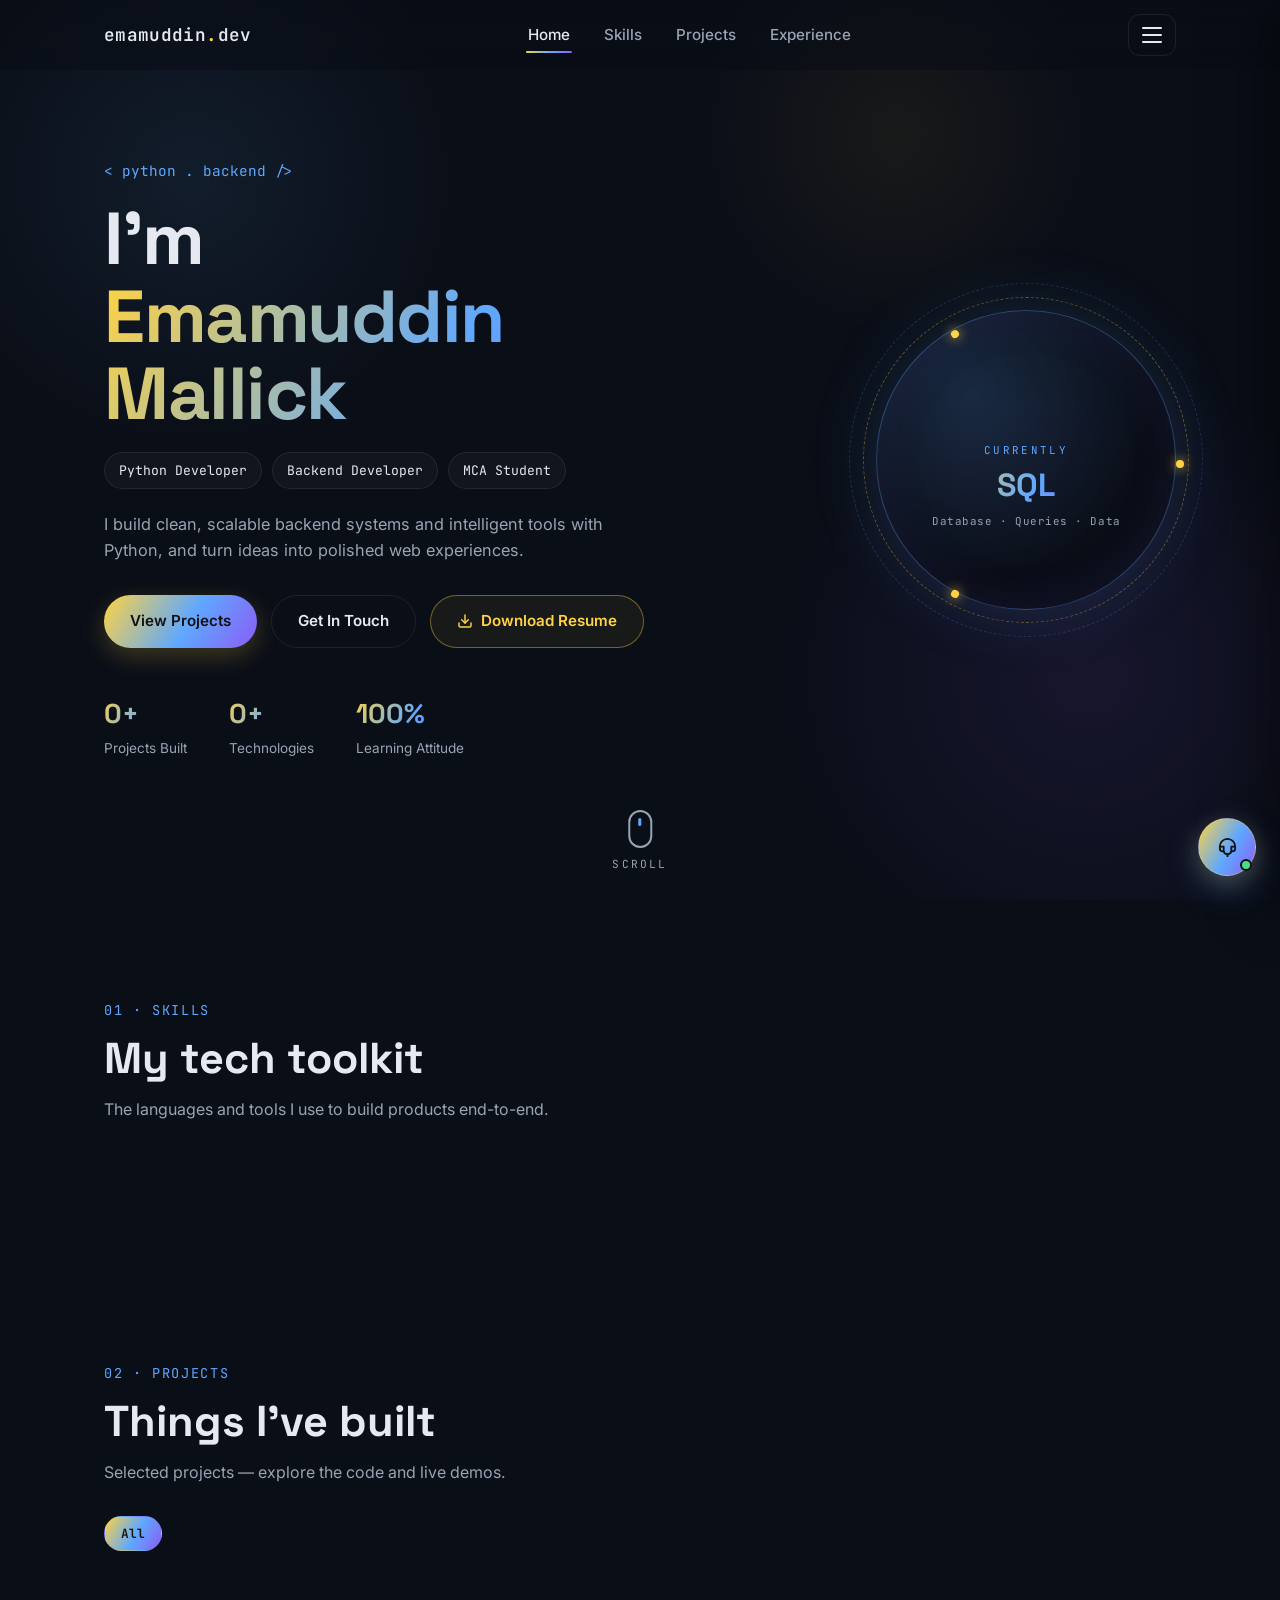
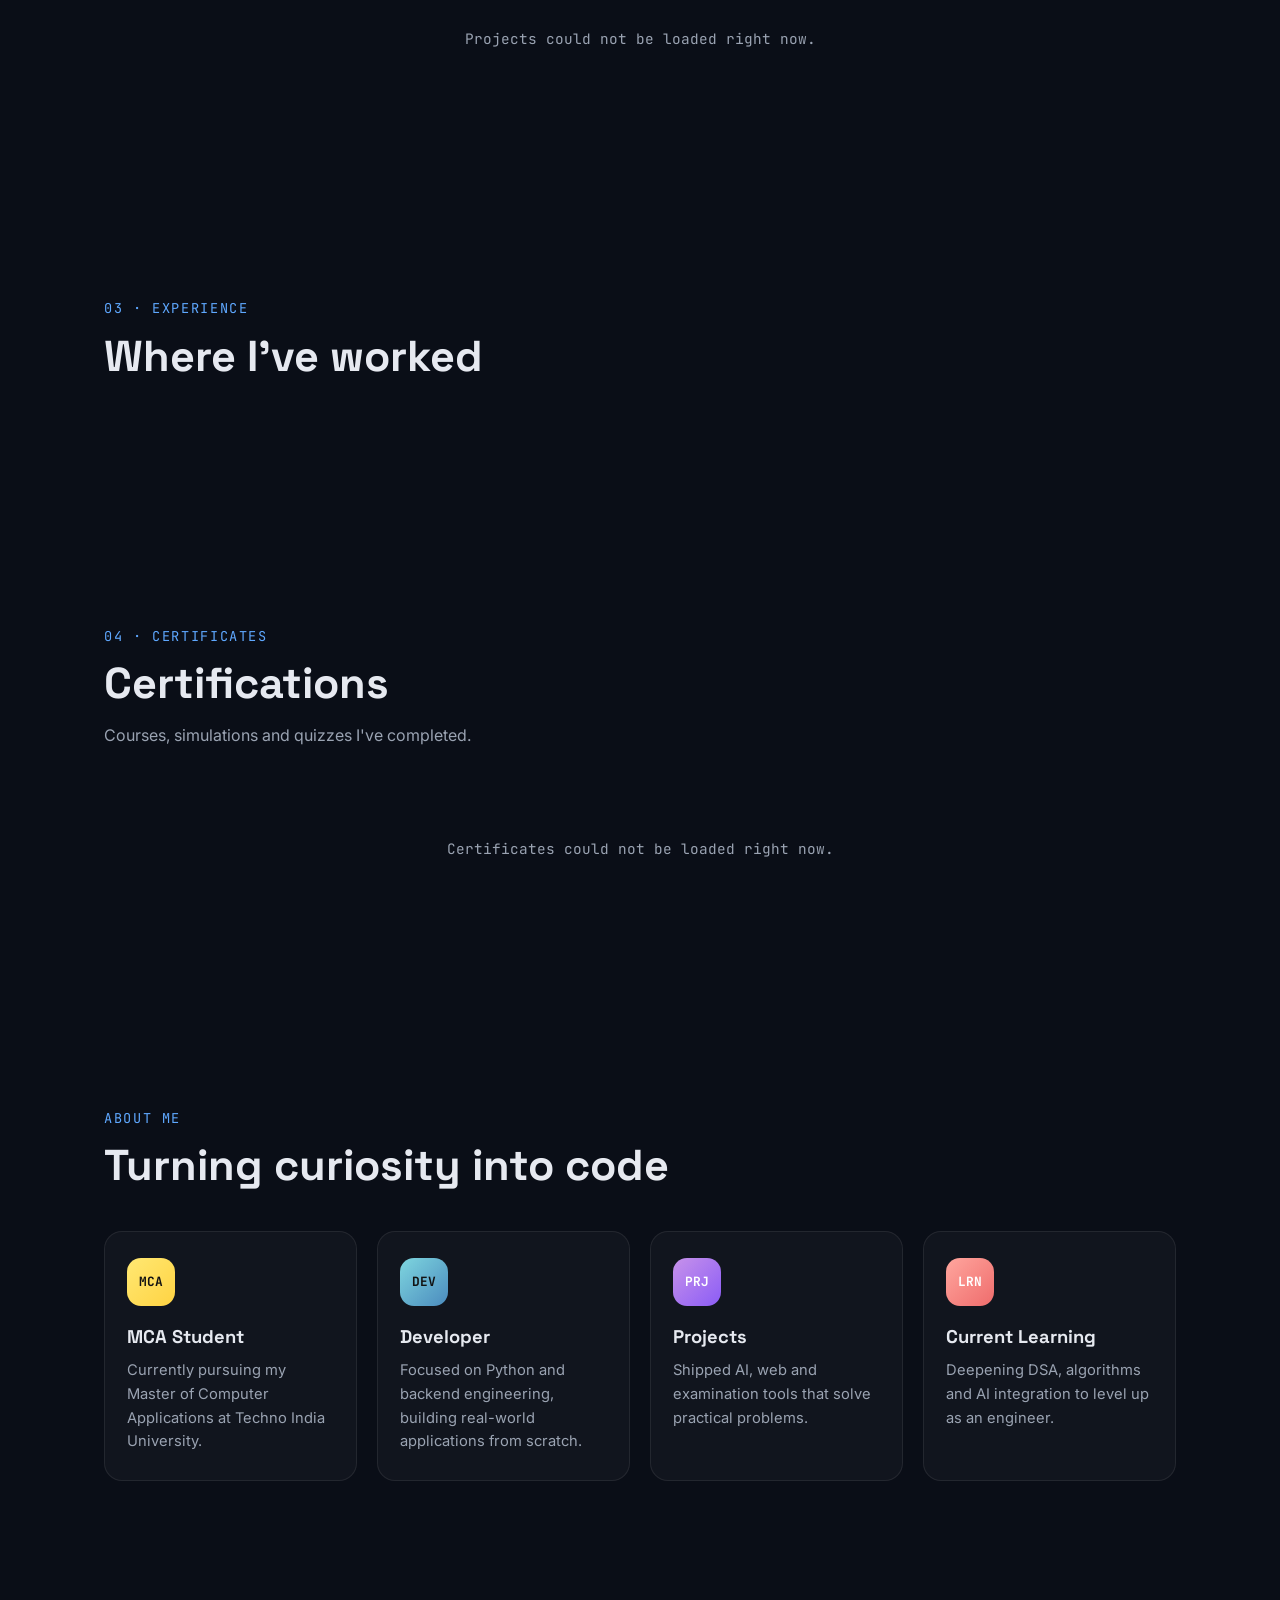
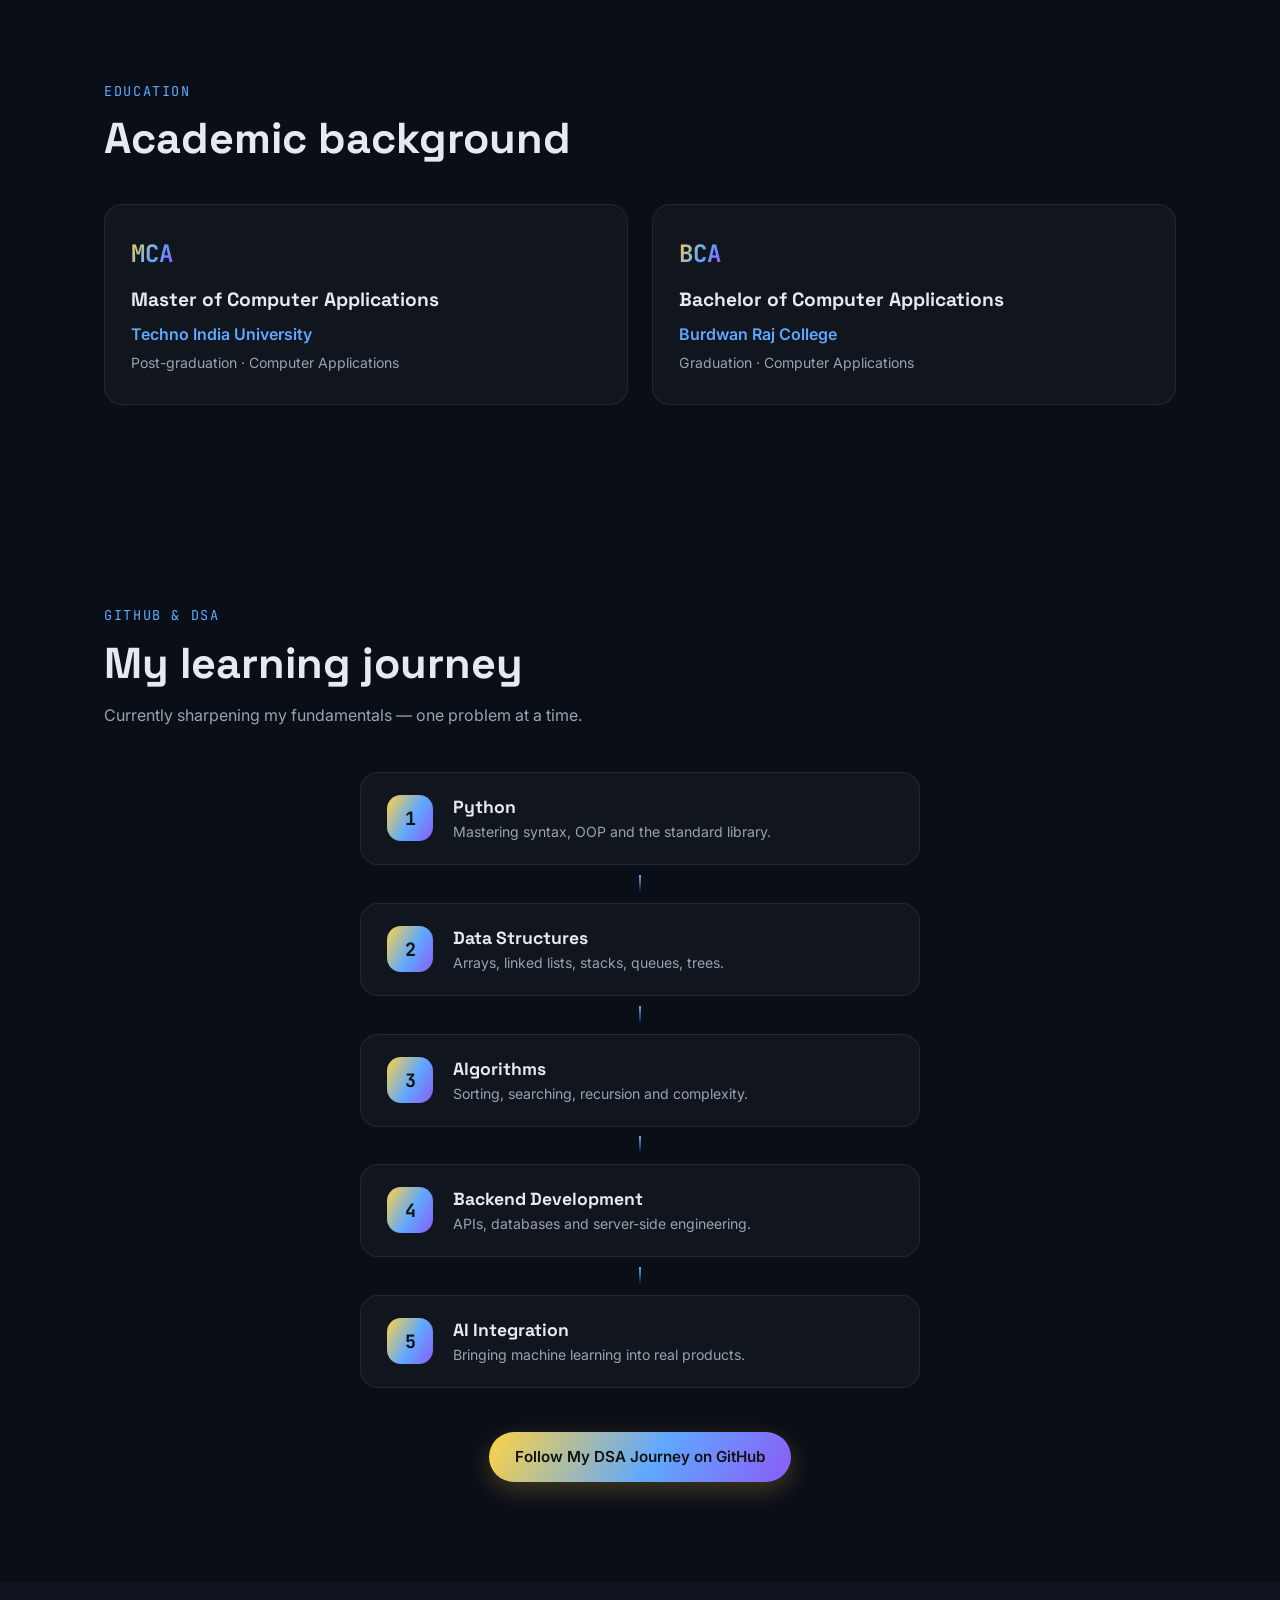
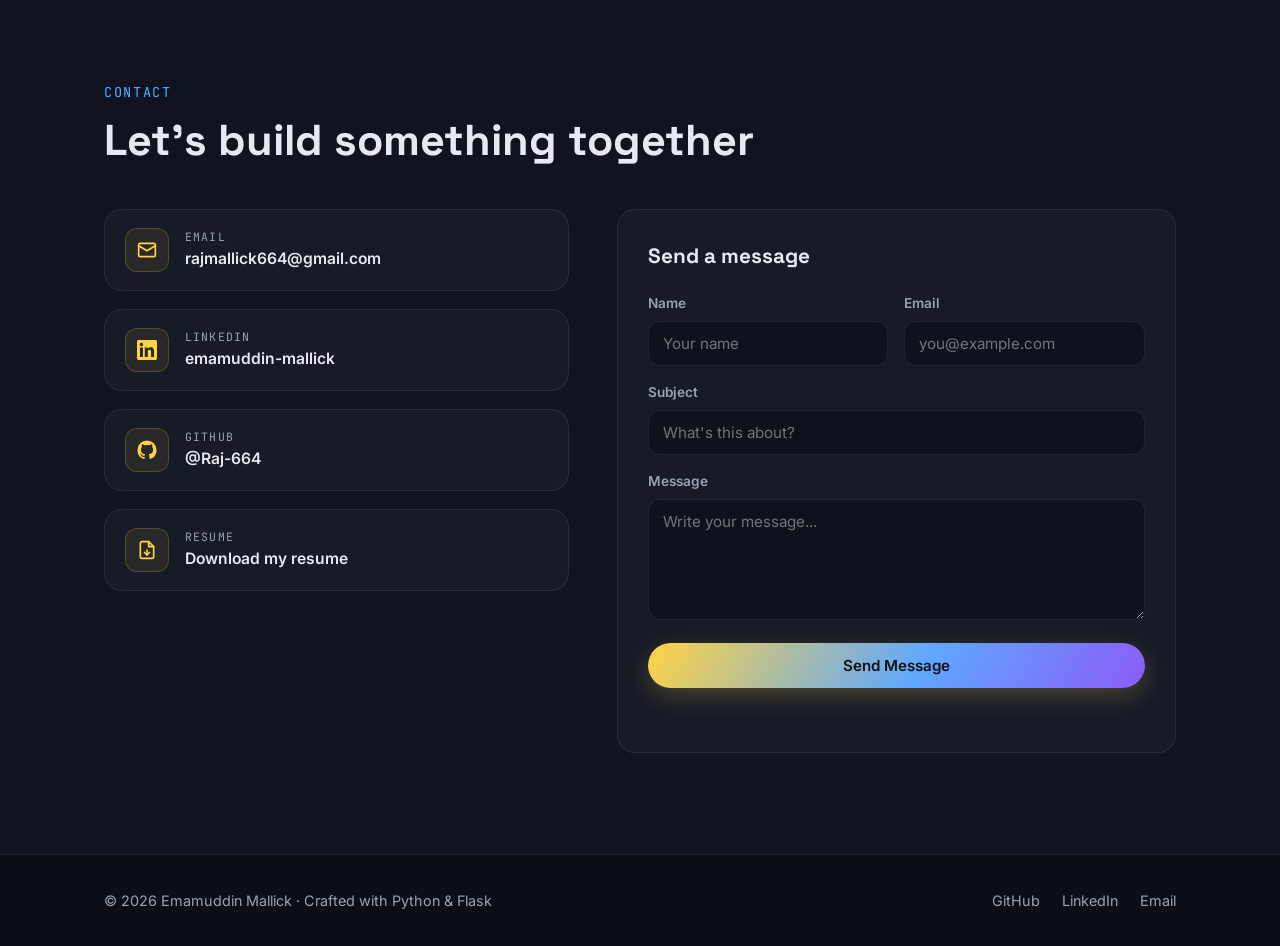
==== commit d6a7cff8: "Update portfolio and AI assistant" ====
--- a/frontend/index.html
+++ b/frontend/index.html
@@ -30,8 +30,8 @@
       <a href="#learning"><span class="side-link-icon">03</span>Learning</a>
       <a href="#contact"><span class="side-link-icon">04</span>Contact</a>
       <a href="#certificates"><span class="side-link-icon">05</span>Certificates</a>
-      <a href="http://127.0.0.1:5000/admin/login"><span class="side-link-icon">06</span>Admin Login</a>
-      <a href="assets/resume.pdf" class="side-resume" download>
+      <a href="http://127.0.0.1:5000/admin/login"><span class="side-link-icon">06</span>Admin Panel</a>
+      <a href="#" class="side-resume" data-dynamic-resume download>
         <svg viewBox="0 0 24 24" width="18" height="18" fill="none" stroke="currentColor" stroke-width="2" stroke-linecap="round" stroke-linejoin="round"><path d="M21 15v4a2 2 0 0 1-2 2H5a2 2 0 0 1-2-2v-4"/><path d="m7 10 5 5 5-5"/><path d="M12 15V3"/></svg>
         Download Resume
       </a>
@@ -84,14 +84,14 @@
           <div class="hero-actions reveal-load d6">
             <a href="#projects" class="btn btn-primary">View Projects</a>
             <a href="#contact" class="btn btn-ghost">Get In Touch</a>
-            <a href="assets/resume.pdf" class="btn btn-resume" download>
+            <a href="#" class="btn btn-resume" data-dynamic-resume download>
               <svg viewBox="0 0 24 24" width="16" height="16" fill="none" stroke="currentColor" stroke-width="2.2" stroke-linecap="round" stroke-linejoin="round"><path d="M21 15v4a2 2 0 0 1-2 2H5a2 2 0 0 1-2-2v-4"/><path d="m7 10 5 5 5-5"/><path d="M12 15V3"/></svg>
               Download Resume
             </a>
           </div>
           <div class="hero-stats reveal-load d7">
-            <div class="stat"><strong>3+</strong><span>Projects Built</span></div>
-            <div class="stat"><strong>12+</strong><span>Technologies</span></div>
+            <div class="stat"><strong id="public-project-count">0+</strong><span>Projects Built</span></div>
+            <div class="stat"><strong id="public-tech-count">0+</strong><span>Technologies</span></div>
             <div class="stat"><strong>100%</strong><span>Learning Attitude</span></div>
           </div>
         </div>
@@ -127,48 +127,8 @@
         <p class="section-label">01 · skills</p>
         <h2 class="section-title">My tech toolkit</h2>
         <p class="section-sub">The languages and tools I use to build products end-to-end.</p>
-        <div class="skills-cats">
-          <div class="skill-cat reveal">
-            <h3 class="skill-cat-title"><span class="skill-cat-icon py">P</span>Programming</h3>
-            <div class="skill-cat-chips">
-              <span class="chip">Python</span>
-              <span class="chip">Java</span>
-              <span class="chip">C</span>
-              <span class="chip">JavaScript</span>
-            </div>
-          </div>
-          <div class="skill-cat reveal">
-            <h3 class="skill-cat-title"><span class="skill-cat-icon fl">F</span>Backend</h3>
-            <div class="skill-cat-chips">
-              <span class="chip">Flask</span>
-              <span class="chip">REST API</span>
-              <span class="chip">PHP</span>
-            </div>
-          </div>
-          <div class="skill-cat reveal">
-            <h3 class="skill-cat-title"><span class="skill-cat-icon db">S</span>Database</h3>
-            <div class="skill-cat-chips">
-              <span class="chip">MySQL</span>
-              <span class="chip">SQL</span>
-            </div>
-          </div>
-          <div class="skill-cat reveal">
-            <h3 class="skill-cat-title"><span class="skill-cat-icon fe">H</span>Frontend</h3>
-            <div class="skill-cat-chips">
-              <span class="chip">HTML</span>
-              <span class="chip">CSS</span>
-              <span class="chip">JavaScript</span>
-            </div>
-          </div>
-          <div class="skill-cat reveal">
-            <h3 class="skill-cat-title"><span class="skill-cat-icon tl">G</span>Tools</h3>
-            <div class="skill-cat-chips">
-              <span class="chip">Git</span>
-              <span class="chip">GitHub</span>
-              <span class="chip">VS Code</span>
-            </div>
-          </div>
-        </div>
+        <div class="skills-cats" id="public-skills"></div>
+
       </div>
     </section>
 
@@ -189,23 +149,8 @@
       <div class="container">
         <p class="section-label">03 · experience</p>
         <h2 class="section-title">Where I've worked</h2>
-        <div class="timeline">
-          <div class="timeline-item reveal">
-            <div class="timeline-dot"></div>
-            <div class="timeline-body">
-              <div class="timeline-head">
-                <h3>Web Developer &amp; Website Management Intern</h3>
-                <span class="timeline-org">The Digital India Tech</span>
-                <span class="timeline-date">Internship</span>
-              </div>
-              <p>
-                Built and maintained websites, implemented responsive layouts,
-                optimized site performance and collaborated with teams to ship
-                polished, production-ready web pages.
-              </p>
-            </div>
-          </div>
-        </div>
+        <div class="timeline" id="public-experience"></div>
+
       </div>
     </section>
 
@@ -359,7 +304,7 @@
                 <span class="contact-value">@Raj-664</span>
               </div>
             </a>
-            <a class="contact-link reveal" href="assets/resume.pdf" download>
+            <a class="contact-link reveal" href="#" data-dynamic-resume download>
               <span class="contact-icon">
                 <svg viewBox="0 0 24 24" width="20" height="20" fill="none" stroke="currentColor" stroke-width="2" stroke-linecap="round" stroke-linejoin="round"><path d="M14 2H6a2 2 0 0 0-2 2v16a2 2 0 0 0 2 2h12a2 2 0 0 0 2-2V8z"/><path d="M14 2v6h6"/><path d="M12 18v-6"/><path d="m9 15 3 3 3-3"/></svg>
               </span>
@@ -411,6 +356,75 @@
     </div>
   </footer>
 
+
+  <!-- AI Assistant Chatbot -->
+  <div class="ai-chat" id="ai-chat">
+    <button
+      class="ai-chat-toggle"
+      id="ai-chat-toggle"
+      type="button"
+      aria-label="Open AI Assistant"
+      aria-expanded="false"
+      title="AI Assistant"
+    >
+      <svg viewBox="0 0 24 24" width="23" height="23" fill="none" stroke="currentColor" stroke-width="1.9" stroke-linecap="round" stroke-linejoin="round" aria-hidden="true">
+        <path d="M12 3a8 8 0 0 0-8 8v2a3 3 0 0 0 3 3h1v-5H5"/>
+        <path d="M12 3a8 8 0 0 1 8 8v2a3 3 0 0 1-3 3h-1v-5h3"/>
+        <path d="M8 16c.7 2 2.1 3 4 3s3.3-1 4-3"/>
+        <path d="M12 21v-2"/>
+      </svg>
+      <span class="ai-chat-dot" aria-hidden="true"></span>
+    </button>
+
+    <section class="ai-chat-panel" id="ai-chat-panel" aria-hidden="true" aria-label="AI Assistant">
+      <header class="ai-chat-head">
+        <div class="ai-chat-identity">
+          <div class="ai-chat-avatar" aria-hidden="true">AI</div>
+          <div>
+            <strong>Emamuddin AI</strong>
+            <span><i></i> Portfolio Assistant</span>
+          </div>
+        </div>
+        <button class="ai-chat-close" id="ai-chat-close" type="button" aria-label="Close AI Assistant">
+          <svg viewBox="0 0 24 24" width="19" height="19" fill="none" stroke="currentColor" stroke-width="2" stroke-linecap="round">
+            <path d="M18 6 6 18M6 6l12 12"/>
+          </svg>
+        </button>
+      </header>
+
+      <div class="ai-chat-messages" id="ai-chat-messages" aria-live="polite">
+        <div class="ai-chat-message bot">
+          <div class="ai-chat-bubble">
+            Hi! I'm Emamuddin's portfolio assistant. Ask me about projects, skills, experience, or education.
+          </div>
+        </div>
+      </div>
+
+      <div class="ai-chat-quick" id="ai-chat-quick">
+        <button type="button" data-chat-prompt="Tell me about Emamuddin's projects">Projects</button>
+        <button type="button" data-chat-prompt="What skills does Emamuddin have?">Skills</button>
+        <button type="button" data-chat-prompt="Tell me about Emamuddin's education">Education</button>
+      </div>
+
+      <form class="ai-chat-form" id="ai-chat-form" autocomplete="off">
+        <label class="sr-only" for="ai-chat-input">Message the AI assistant</label>
+        <input
+          id="ai-chat-input"
+          type="text"
+          maxlength="500"
+          placeholder="Ask something..."
+          aria-label="Message the AI assistant"
+        />
+        <button type="submit" aria-label="Send message" title="Send message">
+          <svg viewBox="0 0 24 24" width="19" height="19" fill="none" stroke="currentColor" stroke-width="2" stroke-linecap="round" stroke-linejoin="round">
+            <path d="m22 2-7 20-4-9-9-4Z"/>
+            <path d="M22 2 11 13"/>
+          </svg>
+        </button>
+      </form>
+    </section>
+  </div>
+
   <!-- Project details modal -->
   <div class="modal-overlay" id="project-modal" aria-hidden="true">
     <div class="modal" role="dialog" aria-modal="true" aria-labelledby="modal-title">
@@ -422,5 +436,240 @@
   </div>
 
   <script src="js/main.js"></script>
+
+  <script>
+    (function () {
+      const API = {
+        skills: "/api/skills",
+        experience: "/api/experience",
+        resume: "/api/resume",
+        projects: "/api/projects",
+        certificates: "/api/certificates"
+      };
+
+      const esc = (value) => String(value ?? "").replace(/[&<>"']/g, ch => ({
+        "&":"&amp;", "<":"&lt;", ">":"&gt;", '"':"&quot;", "'":"&#039;"
+      }[ch]));
+
+      function categoryClass(category) {
+        const c = String(category || "").toLowerCase();
+        if (c.includes("program")) return "py";
+        if (c.includes("backend") || c.includes("api") || c.includes("server")) return "fl";
+        if (c.includes("database") || c.includes("data") || c.includes("sql")) return "db";
+        if (c.includes("front")) return "fe";
+        return "tl";
+      }
+
+      function renderSkills(skills) {
+        const root = document.getElementById("public-skills");
+        if (!root) return;
+
+        /*
+         * These containers NEVER change position.
+         * New skills are appended to the end of their existing category.
+         * No extra category card is created for an unknown category.
+         */
+        const categories = [
+          { key: "programming", name: "Programming", icon: "P", iconClass: "py" },
+          { key: "frontend", name: "Frontend", icon: "F", iconClass: "fe" },
+          { key: "backend", name: "Backend", icon: "B", iconClass: "fl" },
+          { key: "database", name: "Database", icon: "D", iconClass: "db" },
+          { key: "tools", name: "Tools", icon: "T", iconClass: "tl" },
+          { key: "apis models", name: "APIs Models", icon: "G", iconClass: "ga" }
+        ];
+
+        const normalizeCategory = (value) => {
+          const raw = String(value || "").trim().toLowerCase();
+          if (raw === "programming" || raw.includes("program")) return "programming";
+          if (raw === "frontend" || raw.includes("front")) return "frontend";
+          if (raw === "backend" || raw.includes("back")) return "backend";
+          if (raw === "database" || raw.includes("data") || raw === "sql") return "database";
+          if (raw === "tools" || raw === "tool") return "tools";
+          if (
+            raw === "google api" ||
+            raw === "google apis" ||
+            raw.includes("google api") ||
+            raw === "apis" ||
+            raw === "api" ||
+            raw === "models" ||
+            raw === "apis models"
+          ) return "apis models";
+          return "";
+        };
+
+        const grouped = new Map(categories.map(c => [c.key, []]));
+
+        (Array.isArray(skills) ? skills : []).forEach(skill => {
+          const categoryKey = normalizeCategory(skill.category);
+          if (!categoryKey) return;
+
+          let name = String(skill.name || "").trim();
+          if (!name) return;
+
+          // JavaScript is shown only as JS under Frontend.
+          if (categoryKey === "programming" && name.toLowerCase() === "javascript") {
+            return;
+          }
+          if (categoryKey === "frontend" && name.toLowerCase() === "javascript") {
+            name = "JS";
+          }
+
+          grouped.get(categoryKey).push({
+            ...skill,
+            name
+          });
+        });
+
+        /*
+         * Keep the requested permanent order only for the initial
+         * Programming and Frontend skills. Anything newly added is kept
+         * after those fixed items, in database/insertion order.
+         */
+        const fixedOrder = {
+          programming: ["python", "java", "c", "c++"],
+          frontend: ["html", "css", "js"]
+        };
+
+        grouped.forEach((items, key) => {
+          if (!fixedOrder[key]) return;
+
+          const preferred = [];
+          const extra = [];
+
+          items.forEach(item => {
+            const name = item.name.toLowerCase();
+            const index = fixedOrder[key].indexOf(name);
+            if (index === -1) {
+              extra.push(item);
+            } else {
+              preferred[index] = item;
+            }
+          });
+
+          grouped.set(
+            key,
+            fixedOrder[key]
+              .map((_, i) => preferred[i])
+              .filter(Boolean)
+              .concat(extra)
+          );
+        });
+
+        root.innerHTML = "";
+
+        categories.forEach(category => {
+          const items = grouped.get(category.key) || [];
+          const card = document.createElement("div");
+          card.className = "skill-cat reveal visible";
+
+          const chips = items.map(item =>
+            `<span class="chip" title="${esc(item.level || "")}">${esc(item.name)}</span>`
+          ).join("");
+
+          card.innerHTML = `
+            <h3 class="skill-cat-title">
+              <span class="skill-cat-icon ${category.iconClass}">${category.icon}</span>${category.name}
+            </h3>
+            <div class="skill-cat-chips">${chips}</div>`;
+
+          root.appendChild(card);
+        });
+      }
+
+      function renderExperience(items) {
+        const root = document.getElementById("public-experience");
+        if (!root) return;
+        root.innerHTML = "";
+
+        items.forEach(item => {
+          const date = [item.start_date, item.end_date].filter(Boolean).join(" – ");
+          const node = document.createElement("div");
+          node.className = "timeline-item reveal";
+          node.innerHTML = `
+            <div class="timeline-dot"></div>
+            <div class="timeline-body">
+              <div class="timeline-head">
+                <h3>${esc(item.role)}</h3>
+                <span class="timeline-org">${esc(item.company)}</span>
+                ${date ? `<span class="timeline-date">${esc(date)}</span>` : ""}
+              </div>
+              ${item.description ? `<p>${esc(item.description).replace(/\n/g, "<br>")}</p>` : ""}
+            </div>`;
+          root.appendChild(node);
+        });
+      }
+
+      function setResume(url, filename) {
+        document.querySelectorAll("[data-dynamic-resume]").forEach(link => {
+          if (!url) return;
+
+          // Always use the backend's current resume endpoint so replacing
+          // the resume in Admin automatically changes the public download.
+          const currentResumeUrl = new URL("/resume", window.location.origin).href;
+          link.href = currentResumeUrl;
+          link.setAttribute("download", filename || "resume.pdf");
+          link.removeAttribute("aria-disabled");
+        });
+      }
+
+      async function loadPublicPortfolioData() {
+        try {
+          const [skillsRes, expRes, resumeRes, projectsRes, certsRes] = await Promise.all([
+            fetch(API.skills, { cache: "no-store" }),
+            fetch(API.experience, { cache: "no-store" }),
+            fetch(API.resume, { cache: "no-store" }),
+            fetch(API.projects, { cache: "no-store" }),
+            fetch(API.certificates, { cache: "no-store" })
+          ]);
+
+          if (skillsRes.ok) {
+            const skills = await skillsRes.json();
+            renderSkills(Array.isArray(skills) ? skills : []);
+          }
+
+          if (expRes.ok) {
+            const experience = await expRes.json();
+            renderExperience(Array.isArray(experience) ? experience : []);
+          }
+
+          if (resumeRes.ok) {
+            const resume = await resumeRes.json();
+            setResume(resume.url || "", resume.filename || "resume.pdf");
+          }
+
+          if (projectsRes.ok) {
+            const projects = await projectsRes.json();
+            const list = Array.isArray(projects) ? projects : [];
+            const techs = new Set();
+            list.forEach(project => {
+              (Array.isArray(project.technologies) ? project.technologies : []).forEach(t => {
+                const value = String(t || "").trim().toLowerCase();
+                if (value) techs.add(value);
+              });
+            });
+            const projectCount = document.getElementById("public-project-count");
+            const techCount = document.getElementById("public-tech-count");
+            if (projectCount) projectCount.textContent = `${list.length}+`;
+            if (techCount) techCount.textContent = `${techs.size}+`;
+          }
+
+          if (certsRes.ok) {
+            const certificates = await certsRes.json();
+            // The certificates section is already rendered by main.js.
+            // This request is intentionally kept here so the public count can
+            // be extended without changing the existing certificate renderer.
+          }
+        } catch (error) {
+          console.warn("Public portfolio dynamic data could not be loaded.", error);
+        }
+      }
+
+      if (document.readyState === "loading") {
+        document.addEventListener("DOMContentLoaded", loadPublicPortfolioData);
+      } else {
+        loadPublicPortfolioData();
+      }
+    })();
+  </script>
 </body>
 </html>
--- a/frontend/css/style.css
+++ b/frontend/css/style.css
@@ -118,15 +118,31 @@
 }
 
 .d1 { animation-delay: 0.1s; }
-.d2 { animation-delay: 0.25s; }
-.d3 { animation-delay: 0.4s; }
-.d4 { animation-delay: 0.55s; }
+.d2 { animation-delay: 0.2s; }
+.d3 { animation-delay: 0.3s; }
+.d4 { animation-delay: 0.5s; }
 .d5 { animation-delay: 0.7s; }
-.d6 { animation-delay: 0.85s; }
+.d6 { animation-delay: 0.8s; }
 .d7 { animation-delay: 1s; }
 
 @keyframes fadeUp {
   to { opacity: 1; transform: translateY(0); }
+}
+
+/* ---------- Skill circle: always-running orbit animation ---------- */
+@keyframes skillOrbitSpin {
+  from { transform: rotate(0deg); }
+  to   { transform: rotate(360deg); }
+}
+
+@keyframes skillRingSpin {
+  from { transform: rotate(0deg); }
+  to   { transform: rotate(360deg); }
+}
+
+@keyframes skillRingSpinReverse {
+  from { transform: rotate(360deg); }
+  to   { transform: rotate(0deg); }
 }
 
 @keyframes spin {
@@ -148,6 +164,11 @@
   }
   .reveal, .reveal-load { opacity: 1; transform: none; }
 }
+
+/* The hero skill circle is intentionally continuous. */
+.skill-circle::before { animation: skillRingSpin 36s linear infinite !important; }
+.skill-circle::after { animation: skillRingSpinReverse 56s linear infinite !important; }
+.orbit-dots { animation: skillOrbitSpin 22s linear infinite !important; }
 
 /* ============================================================
    NAVIGATION
@@ -570,9 +591,10 @@
 .skill-circle-wrap {
   position: sticky;
   top: calc(var(--nav-h) + 12vh);
-  flex: 0 0 300px;
-  width: 300px;
-  height: 300px;
+  flex: 0 0 clamp(200px, 28vw, 300px);
+  width: clamp(200px, 28vw, 300px);
+  height: clamp(200px, 28vw, 300px);
+  aspect-ratio: 1;
   align-self: center;
 }
 
@@ -595,7 +617,7 @@
   inset: -14px;
   border-radius: 50%;
   border: 1px dashed rgba(255, 211, 67, 0.35);
-  animation: spin 36s linear infinite;
+  animation: skillRingSpin 36s linear infinite;
 }
 
 .skill-circle::after {
@@ -604,13 +626,14 @@
   inset: -28px;
   border-radius: 50%;
   border: 1px dashed rgba(95, 168, 255, 0.2);
-  animation: spinRev 56s linear infinite;
+  animation: skillRingSpinReverse 56s linear infinite;
 }
 
 .orbit-dots {
   position: absolute;
   inset: 0;
-  animation: spin 22s linear infinite;
+  animation: skillOrbitSpin 22s linear infinite;
+  --orbit-radius: calc(clamp(200px, 28vw, 300px) / 2);
 }
 
 .orbit-dots .dot {
@@ -624,18 +647,9 @@
   box-shadow: 0 0 12px var(--py-yellow);
 }
 
-.orbit-dots .dot:nth-child(1) { transform: rotate(120deg) translateX(150px); }
-.orbit-dots .dot:nth-child(2) { transform: rotate(240deg) translateX(150px); }
-.orbit-dots .dot:nth-child(3) { transform: rotate(0deg) translateX(150px); }
-
-.skill-glow {
-  position: absolute;
-  inset: 12%;
-  border-radius: 50%;
-  background: radial-gradient(circle, rgba(255, 211, 67, 0.12), transparent 65%);
-  filter: blur(6px);
-  z-index: -1;
-}
+.orbit-dots .dot:nth-child(1) { transform: rotate(120deg) translateX(var(--orbit-radius)); }
+.orbit-dots .dot:nth-child(2) { transform: rotate(240deg) translateX(var(--orbit-radius)); }
+.orbit-dots .dot:nth-child(3) { transform: rotate(0deg) translateX(var(--orbit-radius)); }
 
 .skill-center {
   text-align: center;
@@ -664,9 +678,20 @@
   -webkit-text-fill-color: transparent;
   transition: opacity 0.35s ease, transform 0.35s ease;
   line-height: 1.25;
-}
-
-.skill-center-text.is-fading { opacity: 0; transform: scale(0.88); }
+  will-change: opacity, transform;
+}
+
+.skill-center-text.is-sliding-out,
+.skill-center-sub.is-sliding-out {
+  opacity: 0;
+  transform: translateY(-26px);
+}
+
+.skill-center-text.is-sliding-in,
+.skill-center-sub.is-sliding-in {
+  opacity: 0;
+  transform: translateY(26px);
+}
 
 .skill-center-sub {
   display: block;
@@ -675,6 +700,8 @@
   color: var(--text-muted);
   margin-top: 8px;
   letter-spacing: 0.05em;
+  transition: opacity 0.35s ease, transform 0.35s ease;
+  will-change: opacity, transform;
 }
 
 /* ---- Scroll hint ---- */
@@ -773,8 +800,28 @@
 .skill-cat-icon.db { background: linear-gradient(135deg, #7ed6df, #4b8bbe); }
 .skill-cat-icon.fe { background: linear-gradient(135deg, #ff9e80, #ef5350); }
 .skill-cat-icon.tl { background: linear-gradient(135deg, #f2f2f2, #bdbdbd); }
-
-.skill-cat-chips { display: flex; flex-wrap: wrap; gap: 8px; }
+.skill-cat-icon.ga { background: linear-gradient(135deg, #8b5cf6, #5fa8ff); color: #fff; }
+
+.skill-cat-chips {
+  display: flex;
+  flex-wrap: wrap;
+  gap: 8px;
+  min-width: 0;
+}
+
+/* Skill cards grow with their chips; never create another card for a skill. */
+.skill-cat {
+  min-width: 0;
+  height: auto;
+  align-self: start;
+}
+
+@media (max-width: 700px) {
+  .skills-cats {
+    grid-template-columns: 1fr;
+  }
+}
+
 
 .chip {
   font-family: var(--font-mono);
@@ -1450,15 +1497,314 @@
 
 .footer-links a:hover { color: var(--accent); }
 
+
+/* ============================================================
+   AI ASSISTANT CHATBOT
+   UI-only in Step 1 — backend/AI connection comes later.
+   ============================================================ */
+.ai-chat {
+  position: fixed;
+  right: 24px;
+  bottom: 24px;
+  z-index: 500;
+  font-family: var(--font-body);
+}
+
+.ai-chat-toggle {
+  position: relative;
+  width: 58px;
+  height: 58px;
+  border: 1px solid rgba(255, 211, 67, 0.35);
+  border-radius: 50%;
+  background: var(--grad);
+  color: #121212;
+  display: grid;
+  place-items: center;
+  cursor: pointer;
+  box-shadow: 0 12px 34px rgba(95, 168, 255, 0.28), 0 6px 22px rgba(255, 211, 67, 0.18);
+  transition: transform 0.25s ease, box-shadow 0.25s ease;
+}
+
+.ai-chat-toggle:hover {
+  transform: translateY(-3px) scale(1.03);
+  box-shadow: 0 16px 40px rgba(95, 168, 255, 0.36), 0 8px 26px rgba(255, 211, 67, 0.22);
+}
+
+.ai-chat-toggle:focus-visible,
+.ai-chat-close:focus-visible,
+.ai-chat-form input:focus-visible,
+.ai-chat-form button:focus-visible,
+.ai-chat-quick button:focus-visible {
+  outline: 2px solid var(--accent);
+  outline-offset: 3px;
+}
+
+.ai-chat-dot {
+  position: absolute;
+  right: 3px;
+  bottom: 4px;
+  width: 12px;
+  height: 12px;
+  border-radius: 50%;
+  background: #4ade80;
+  border: 2px solid #0a0e17;
+}
+
+.ai-chat-panel {
+  position: absolute;
+  right: 0;
+  bottom: 72px;
+  width: min(390px, calc(100vw - 32px));
+  height: min(600px, calc(100vh - 120px));
+  min-height: 420px;
+  display: flex;
+  flex-direction: column;
+  overflow: hidden;
+  background: linear-gradient(165deg, #121a2b, #0a0e17);
+  border: 1px solid rgba(255, 255, 255, 0.11);
+  border-radius: 22px;
+  box-shadow: 0 24px 70px rgba(0, 0, 0, 0.55), 0 0 50px rgba(95, 168, 255, 0.08);
+  opacity: 0;
+  visibility: hidden;
+  transform: translateY(14px) scale(0.97);
+  transform-origin: bottom right;
+  pointer-events: none;
+  transition: opacity 0.25s ease, visibility 0.25s ease, transform 0.3s cubic-bezier(0.22, 1, 0.36, 1);
+}
+
+.ai-chat.open .ai-chat-panel {
+  opacity: 1;
+  visibility: visible;
+  transform: translateY(0) scale(1);
+  pointer-events: auto;
+}
+
+.ai-chat-head {
+  flex-shrink: 0;
+  display: flex;
+  align-items: center;
+  justify-content: space-between;
+  gap: 12px;
+  padding: 16px 16px 14px;
+  border-bottom: 1px solid var(--border);
+  background: rgba(255, 255, 255, 0.025);
+}
+
+.ai-chat-identity {
+  display: flex;
+  align-items: center;
+  gap: 11px;
+  min-width: 0;
+}
+
+.ai-chat-avatar {
+  width: 40px;
+  height: 40px;
+  flex: 0 0 40px;
+  border-radius: 13px;
+  display: grid;
+  place-items: center;
+  font-family: var(--font-mono);
+  font-size: 0.78rem;
+  font-weight: 700;
+  color: #121212;
+  background: var(--grad);
+}
+
+.ai-chat-identity strong {
+  display: block;
+  font-family: var(--font-head);
+  font-size: 0.98rem;
+  line-height: 1.2;
+}
+
+.ai-chat-identity span {
+  display: flex;
+  align-items: center;
+  gap: 6px;
+  color: var(--text-muted);
+  font-size: 0.72rem;
+  margin-top: 3px;
+}
+
+.ai-chat-identity span i {
+  width: 6px;
+  height: 6px;
+  border-radius: 50%;
+  background: #4ade80;
+  display: inline-block;
+}
+
+.ai-chat-close {
+  width: 36px;
+  height: 36px;
+  flex: 0 0 36px;
+  display: grid;
+  place-items: center;
+  color: var(--text-muted);
+  background: transparent;
+  border: 1px solid var(--border);
+  border-radius: 10px;
+  cursor: pointer;
+  transition: color 0.2s ease, border-color 0.2s ease, background 0.2s ease;
+}
+
+.ai-chat-close:hover {
+  color: var(--text);
+  border-color: rgba(255, 211, 67, 0.4);
+  background: rgba(255, 255, 255, 0.04);
+}
+
+.ai-chat-messages {
+  flex: 1;
+  min-height: 0;
+  overflow-y: auto;
+  padding: 18px 15px;
+  display: flex;
+  flex-direction: column;
+  gap: 10px;
+  scrollbar-width: thin;
+}
+
+.ai-chat-message {
+  display: flex;
+  width: 100%;
+}
+
+.ai-chat-message.bot { justify-content: flex-start; }
+.ai-chat-message.user { justify-content: flex-end; }
+
+.ai-chat-bubble {
+  max-width: 84%;
+  padding: 10px 12px;
+  border-radius: 15px 15px 15px 5px;
+  color: var(--text);
+  background: rgba(255, 255, 255, 0.055);
+  border: 1px solid var(--border);
+  font-size: 0.84rem;
+  line-height: 1.5;
+  white-space: pre-wrap;
+  word-break: break-word;
+}
+
+.ai-chat-message.user .ai-chat-bubble {
+  border-radius: 15px 15px 5px 15px;
+  background: rgba(95, 168, 255, 0.13);
+  border-color: rgba(95, 168, 255, 0.24);
+}
+
+.ai-chat-quick {
+  flex-shrink: 0;
+  display: flex;
+  gap: 7px;
+  overflow-x: auto;
+  padding: 0 15px 11px;
+  scrollbar-width: none;
+}
+
+.ai-chat-quick::-webkit-scrollbar { display: none; }
+
+.ai-chat-quick button {
+  flex: 0 0 auto;
+  border: 1px solid rgba(95, 168, 255, 0.28);
+  background: rgba(95, 168, 255, 0.06);
+  color: var(--text-muted);
+  border-radius: 999px;
+  padding: 7px 10px;
+  font: 0.7rem var(--font-mono);
+  cursor: pointer;
+  transition: color 0.2s ease, border-color 0.2s ease, background 0.2s ease;
+}
+
+.ai-chat-quick button:hover {
+  color: var(--text);
+  border-color: rgba(95, 168, 255, 0.5);
+  background: rgba(95, 168, 255, 0.1);
+}
+
+.ai-chat-form {
+  flex-shrink: 0;
+  display: flex;
+  gap: 8px;
+  padding: 11px 12px 12px;
+  border-top: 1px solid var(--border);
+  background: rgba(10, 14, 23, 0.72);
+}
+
+.ai-chat-form input {
+  min-width: 0;
+  flex: 1;
+  height: 43px;
+  border: 1px solid var(--border);
+  border-radius: 13px;
+  background: rgba(255, 255, 255, 0.04);
+  color: var(--text);
+  padding: 0 13px;
+  font: 0.83rem var(--font-body);
+}
+
+.ai-chat-form input::placeholder { color: #6f7888; }
+
+.ai-chat-form input:focus {
+  outline: none;
+  border-color: rgba(95, 168, 255, 0.55);
+  box-shadow: 0 0 0 3px rgba(95, 168, 255, 0.11);
+}
+
+.ai-chat-form button {
+  width: 43px;
+  height: 43px;
+  flex: 0 0 43px;
+  border: 0;
+  border-radius: 13px;
+  display: grid;
+  place-items: center;
+  color: #121212;
+  background: var(--grad);
+  cursor: pointer;
+  transition: transform 0.2s ease;
+}
+
+.ai-chat-form button:hover { transform: translateY(-2px); }
+
+.sr-only {
+  position: absolute;
+  width: 1px;
+  height: 1px;
+  padding: 0;
+  margin: -1px;
+  overflow: hidden;
+  clip: rect(0, 0, 0, 0);
+  white-space: nowrap;
+  border: 0;
+}
+
+@media (max-width: 480px) {
+  .ai-chat {
+    right: 14px;
+    bottom: 14px;
+  }
+
+  .ai-chat-toggle {
+    width: 54px;
+    height: 54px;
+  }
+
+  .ai-chat-panel {
+    right: -2px;
+    bottom: 66px;
+    width: min(390px, calc(100vw - 28px));
+    height: min(620px, calc(100vh - 96px));
+    min-height: 390px;
+    border-radius: 19px;
+  }
+}
+
 /* ============================================================
    RESPONSIVE
    ============================================================ */
 @media (max-width: 1024px) {
   .hero-inner { gap: 32px; }
-  .skill-circle-wrap { flex-basis: 250px; width: 250px; height: 250px; }
-  .orbit-dots .dot:nth-child(1) { transform: rotate(120deg) translateX(125px); }
-  .orbit-dots .dot:nth-child(2) { transform: rotate(240deg) translateX(125px); }
-  .orbit-dots .dot:nth-child(3) { transform: rotate(0deg) translateX(125px); }
   .projects-grid { grid-template-columns: repeat(2, 1fr); }
   .cert-grid { grid-template-columns: repeat(2, 1fr); }
   .about-grid { grid-template-columns: repeat(2, 1fr); }
@@ -1493,13 +1839,10 @@
 
   .skill-circle-wrap {
     position: static;
-    width: 230px;
-    height: 230px;
+    width: min(72vw, 260px);
+    height: min(72vw, 260px);
     flex-basis: auto;
   }
-  .orbit-dots .dot:nth-child(1) { transform: rotate(120deg) translateX(115px); }
-  .orbit-dots .dot:nth-child(2) { transform: rotate(240deg) translateX(115px); }
-  .orbit-dots .dot:nth-child(3) { transform: rotate(0deg) translateX(115px); }
 
   .projects-grid { grid-template-columns: 1fr; }
   .cert-grid { grid-template-columns: 1fr; }
@@ -1517,8 +1860,8 @@
   .hero-stats { gap: 24px; }
   .stat strong { font-size: 1.4rem; }
   .hero-actions .btn { flex: 1 1 100%; }
-  .skill-circle-wrap { width: 200px; height: 200px; }
-  .orbit-dots .dot:nth-child(1) { transform: rotate(120deg) translateX(100px); }
-  .orbit-dots .dot:nth-child(2) { transform: rotate(240deg) translateX(100px); }
-  .orbit-dots .dot:nth-child(3) { transform: rotate(0deg) translateX(100px); }
-}
+  .skill-circle-wrap {
+    width: min(70vw, 210px);
+    height: min(70vw, 210px);
+  }
+}
